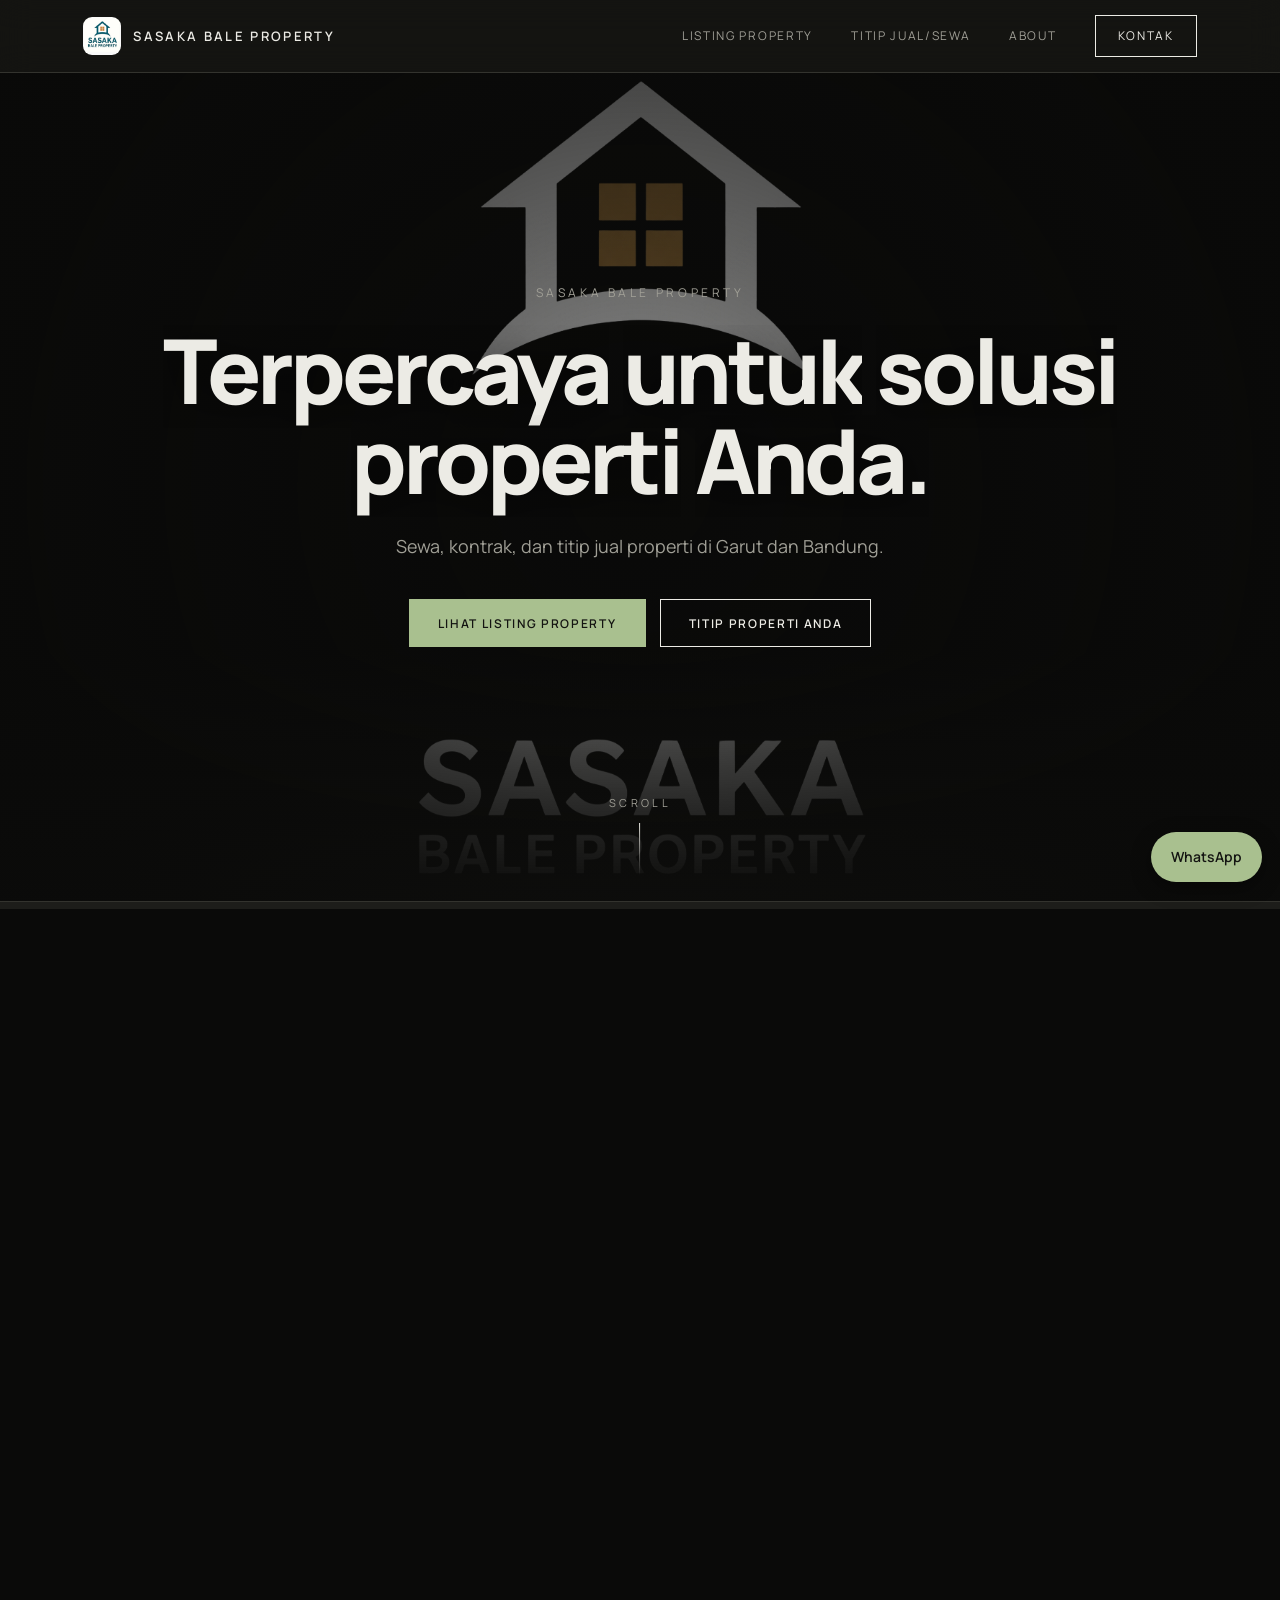
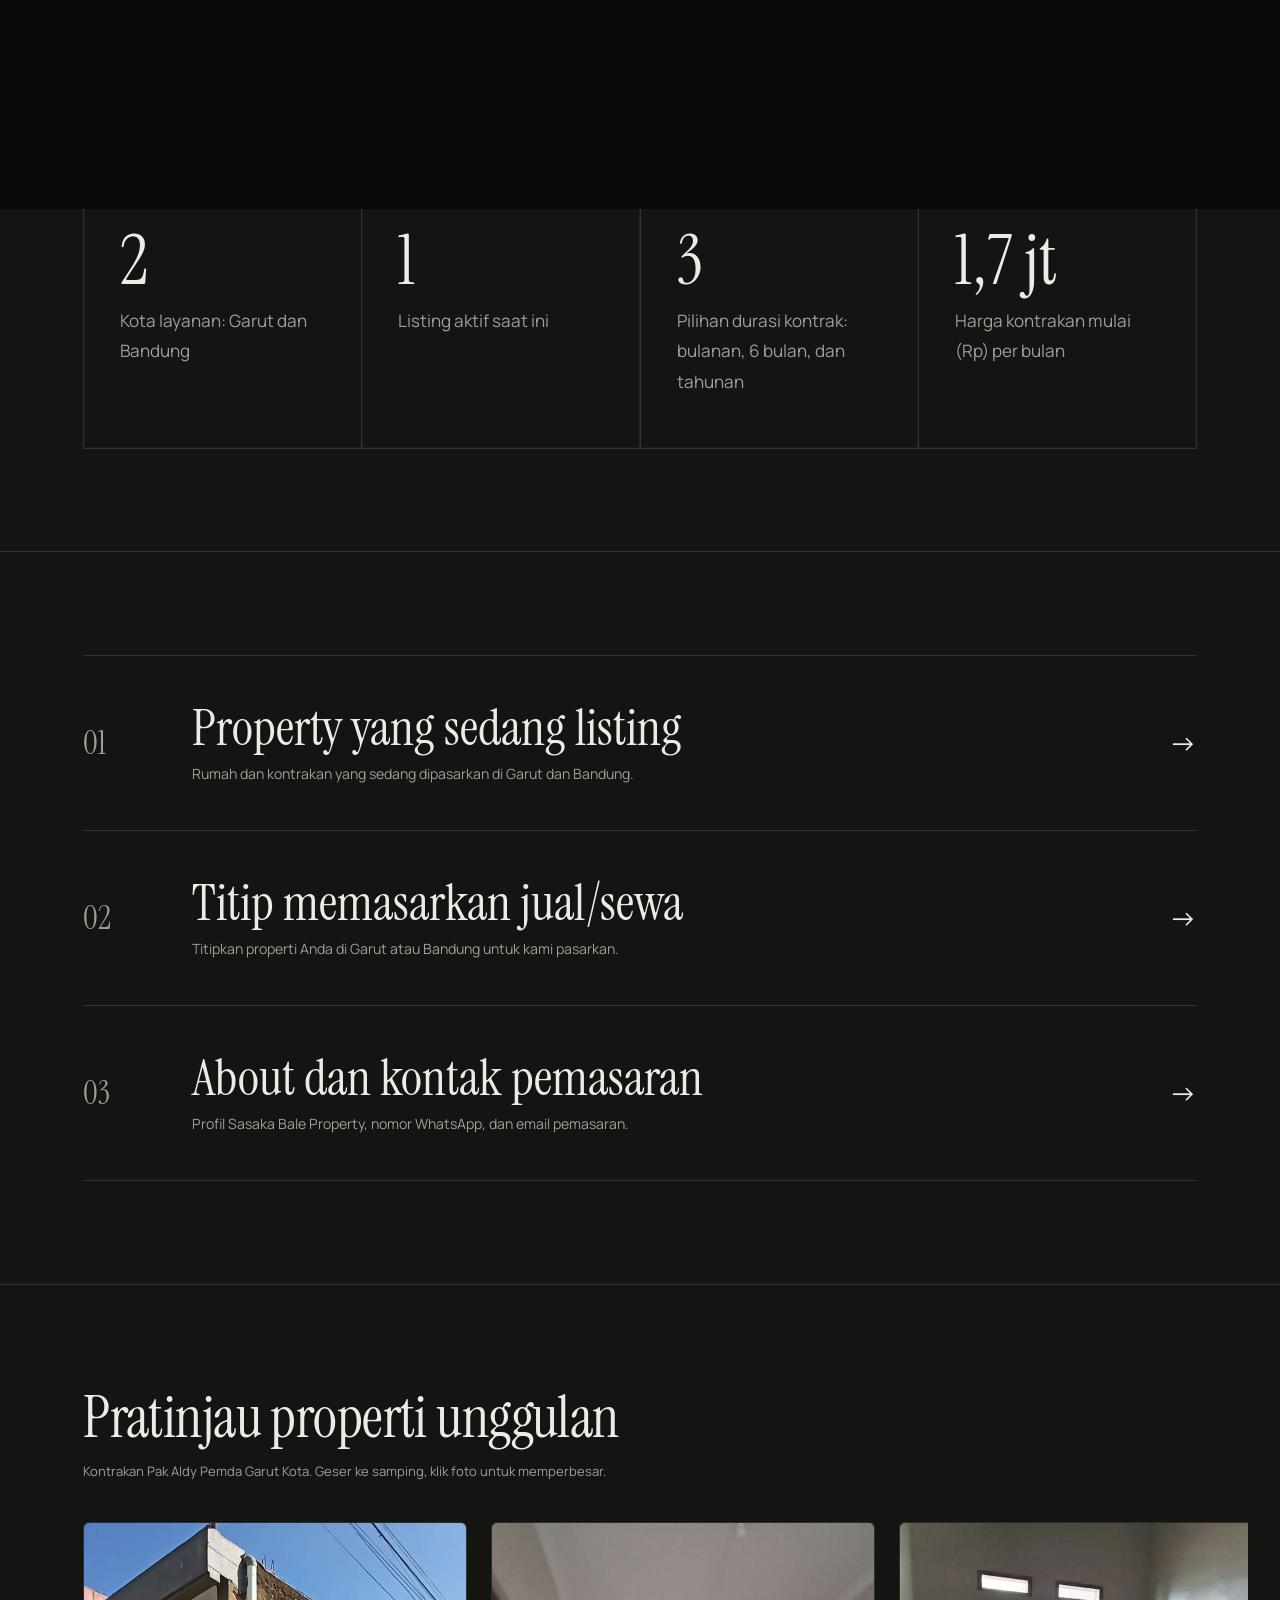
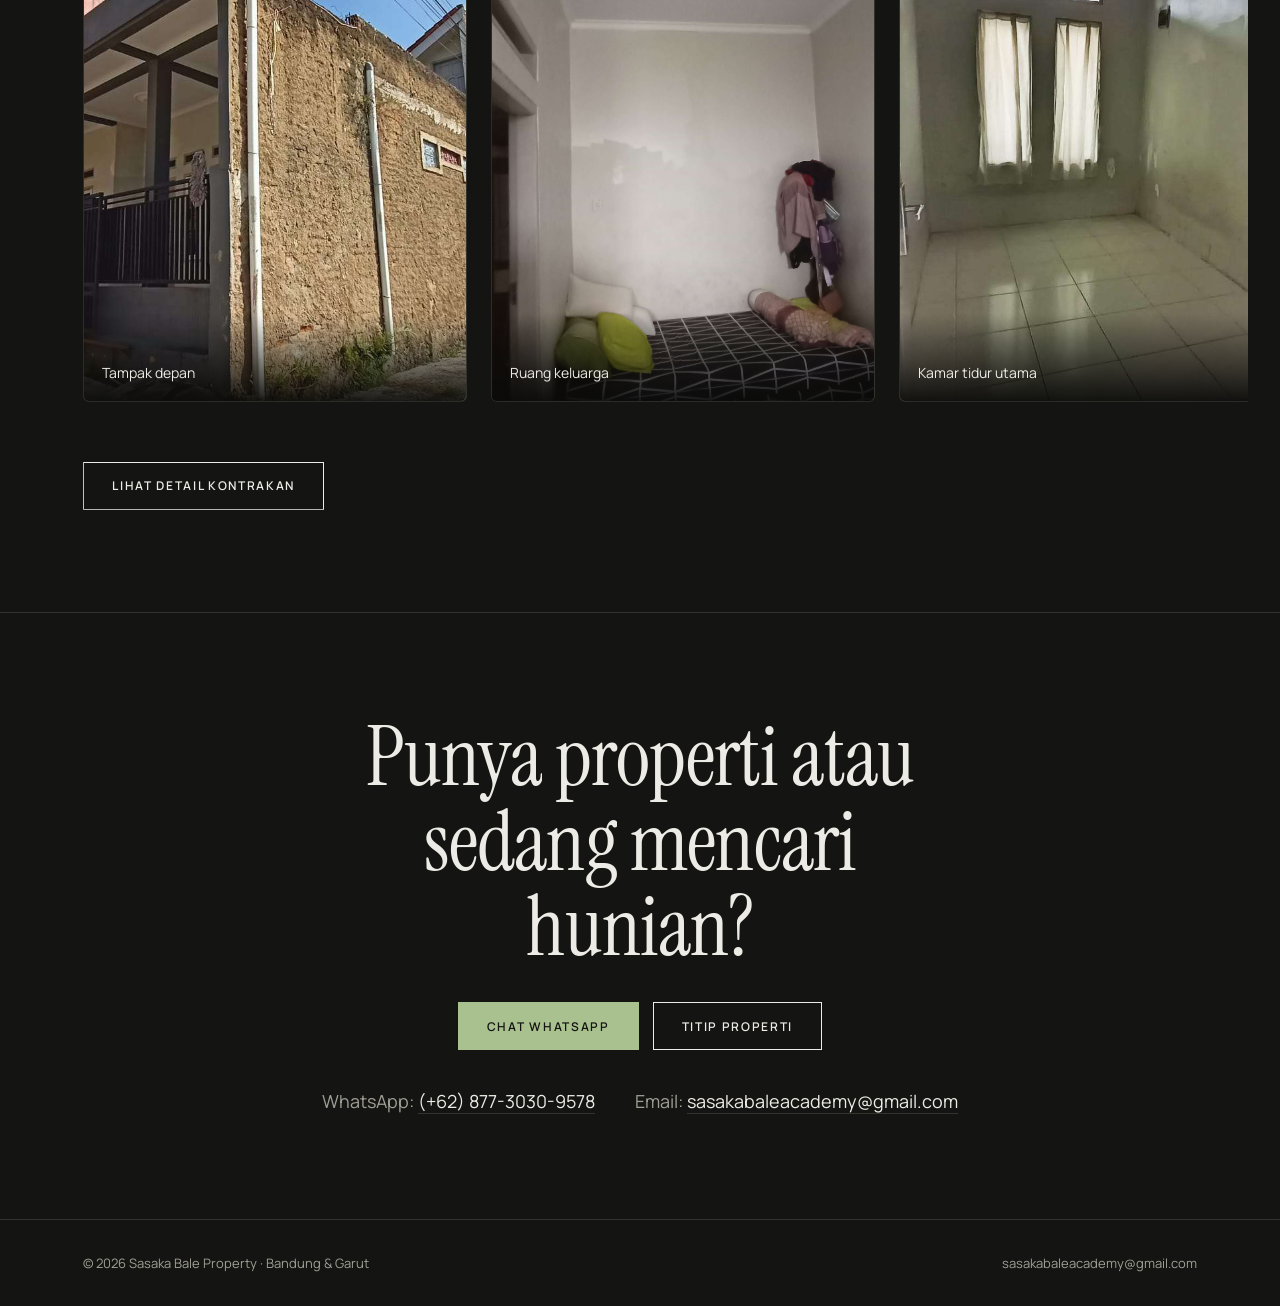
==== index.html @ 6779f357 "Add files via upload" ====
<!DOCTYPE html>
<html lang="id">
<head>
<meta charset="utf-8">
<meta name="viewport" content="width=device-width, initial-scale=1, viewport-fit=cover">
<title>Sasaka Bale Property | Properti di Garut dan Bandung</title>
<meta name="description" content="Sewa, kontrak, dan titip jual properti di Garut dan Bandung. Terpercaya untuk solusi properti Anda.">
<meta property="og:title" content="Sasaka Bale Property | Properti di Garut dan Bandung">
<meta property="og:description" content="Sewa, kontrak, dan titip jual properti di Garut dan Bandung. Terpercaya untuk solusi properti Anda.">
<meta property="og:image" content="Tampak%20Depan%20Kanan%20HOOK.jpg">
<meta property="og:type" content="website">
<link rel="icon" href="Logo%20Sasaka%20Bale%20Property.jpg">
<link rel="preconnect" href="https://fonts.googleapis.com">
<link rel="preconnect" href="https://fonts.gstatic.com" crossorigin>
<link href="https://fonts.googleapis.com/css2?family=Instrument+Serif&family=Manrope:wght@400;500;600;800&display=swap" rel="stylesheet">
<link rel="stylesheet" href="style.css">
<link rel="stylesheet" href="animasi.css">
</head>
<body>

<header>
  <div class="wrap">
    <nav aria-label="Navigasi utama">
      <a class="logo" href="index.html"><img src="Logo%20Sasaka%20Bale%20Property.jpg" alt="Logo Sasaka Bale Property" width="38" height="38"><span>Sasaka Bale Property</span></a>
      <button class="burger" id="burger" aria-label="Buka menu" aria-expanded="false">☰</button>
      <div class="menu" id="menu">
        <a href="listing.html">Listing Property</a>
        <a href="titip.html">Titip Jual/Sewa</a>
        <a href="about.html">About</a>
        <a class="outline" href="about.html#kontak">Kontak</a>
      </div>
    </nav>
  </div>
</header>

<main>
  <!-- 1. COVER: logo hitam sebagai background -->
  <section class="home-hero">
    <div class="hero-bg" aria-hidden="true"></div>
    <div class="hero-content">
      <p class="eyebrow" data-reveal style="--d:0ms">Sasaka Bale Property</p>
      <h1 data-split aria-label="Terpercaya untuk solusi properti Anda.">Terpercaya untuk solusi properti Anda.</h1>
      <p class="sub" data-reveal style="--d:700ms">Sewa, kontrak, dan titip jual properti di Garut dan Bandung.</p>
      <div class="actions" data-reveal style="--d:850ms">
        <a class="btn solid" href="listing.html">Lihat listing property</a>
        <a class="btn" href="titip.html">Titip properti Anda</a>
      </div>
    </div>
    <a class="scroll-cue" href="#cerita" aria-label="Gulir ke bawah"><span>Scroll</span><i></i></a>
  </section>

  <!-- 2. PITA BERGERAK -->
  <div class="marquee" aria-hidden="true">
    <div class="marquee-track"><span>Sewa</span><span>Kontrak</span><span>Titip Jual</span><span>Garut</span><span>Bandung</span></div>
  </div>

  <!-- 3. PERNYATAAN: menyala mengikuti scroll -->
  <section class="statement" id="cerita">
    <div class="wrap">
      <p data-scrub>Kami membantu Anda menemukan hunian yang tepat dan menitipkan properti dengan informasi yang jelas, harga yang terbuka, serta komunikasi langsung lewat WhatsApp.</p>
    </div>
  </section>

  <!-- 4. ANGKA -->
  <section>
    <div class="wrap">
      <div class="stats">
        <div class="stat" data-reveal><b data-count="2">0</b><span>Kota layanan: Garut dan Bandung</span></div>
        <div class="stat" data-reveal><b data-count="1">0</b><span>Listing aktif saat ini</span></div>
        <div class="stat" data-reveal><b data-count="3">0</b><span>Pilihan durasi kontrak: bulanan, 6 bulan, dan tahunan</span></div>
        <div class="stat" data-reveal><b data-count="1.7" data-dec="1" data-suf=" jt">0</b><span>Harga kontrakan mulai (Rp) per bulan</span></div>
      </div>
    </div>
  </section>

  <!-- 5. MENU UTAMA -->
  <section id="menu-utama">
    <div class="wrap">
      <a class="row" href="listing.html" data-reveal="left"><span class="n">01</span><span><b>Property yang sedang listing</b><span class="d">Rumah dan kontrakan yang sedang dipasarkan di Garut dan Bandung.</span></span><span class="ar">→</span></a>
      <a class="row" href="titip.html" data-reveal="left"><span class="n">02</span><span><b>Titip memasarkan jual/sewa</b><span class="d">Titipkan properti Anda di Garut atau Bandung untuk kami pasarkan.</span></span><span class="ar">→</span></a>
      <a class="row" href="about.html" data-reveal="left"><span class="n">03</span><span><b>About dan kontak pemasaran</b><span class="d">Profil Sasaka Bale Property, nomor WhatsApp, dan email pemasaran.</span></span><span class="ar">→</span></a>
    </div>
  </section>

  <!-- 6. PRATINJAU PROPERTI (geser / klik untuk memperbesar) -->
  <section>
    <div class="wrap">
      <h2>Pratinjau properti unggulan</h2>
      <p class="hint">Kontrakan Pak Aldy Pemda Garut Kota. Geser ke samping, klik foto untuk memperbesar.</p>
      <div class="rail">
        <figure class="shot" data-reveal="zoom" data-lightbox-src="Tampak%20Depan%20Kanan%20HOOK.jpg" data-caption="Tampak depan rumah"><img src="Tampak%20Depan%20Kanan%20HOOK.jpg" alt="Tampak depan rumah" loading="lazy"><figcaption class="cap">Tampak depan</figcaption></figure>
        <figure class="shot" data-reveal="zoom" data-lightbox-src="Ruang%20Keluarga%20%2Bbisa%20jadi%20kamar%20tambahan.jpg" data-caption="Ruang keluarga, bisa jadi kamar tambahan"><img src="Ruang%20Keluarga%20%2Bbisa%20jadi%20kamar%20tambahan.jpg" alt="Ruang keluarga" loading="lazy"><figcaption class="cap">Ruang keluarga</figcaption></figure>
        <figure class="shot" data-reveal="zoom" data-lightbox-src="Kamar%20Tidur.jpg" data-caption="Kamar tidur utama"><img src="Kamar%20Tidur.jpg" alt="Kamar tidur utama" loading="lazy"><figcaption class="cap">Kamar tidur utama</figcaption></figure>
        <figure class="shot" data-reveal="zoom" data-lightbox-src="Dapur%20Tangga%20wc.jpg" data-caption="Dapur dan tangga"><img src="Dapur%20Tangga%20wc.jpg" alt="Dapur dan tangga" loading="lazy"><figcaption class="cap">Dapur dan tangga</figcaption></figure>
        <figure class="shot" data-reveal="zoom" data-lightbox-src="Gudang%20Kecil%20dan%20tempat%20jemuran.jpg" data-caption="Gudang kecil dan tempat jemuran"><img src="Gudang%20Kecil%20dan%20tempat%20jemuran.jpg" alt="Gudang kecil dan tempat jemuran" loading="lazy"><figcaption class="cap">Gudang dan tempat jemuran</figcaption></figure>
        <figure class="shot" data-reveal="zoom" data-lightbox-src="pemandangan.jpg" data-caption="Pemandangan dari lantai 2"><img src="pemandangan.jpg" alt="Pemandangan dari lantai 2" loading="lazy"><figcaption class="cap">Pemandangan lantai 2</figcaption></figure>
      </div>
      <div class="actions"><a class="btn" href="kontrakan-pak-aldy.html">Lihat detail kontrakan</a></div>
    </div>
  </section>

  <!-- 7. AJAKAN -->
  <section class="cta">
    <div class="wrap">
      <h2 data-split>Punya properti atau sedang mencari hunian?</h2>
      <div class="actions" data-reveal>
        <a class="btn solid" href="https://wa.me/6287730309578?text=Halo%20Sasaka%20Bale%20Property" target="_blank" rel="noopener">Chat WhatsApp</a>
        <a class="btn" href="titip.html">Titip properti</a>
      </div>
      <div class="contactline" data-reveal>
        <span>WhatsApp: <a href="https://wa.me/6287730309578" target="_blank" rel="noopener">(+62) 877-3030-9578</a></span>
        <span>Email: <a href="mailto:sasakabaleacademy@gmail.com">sasakabaleacademy@gmail.com</a></span>
      </div>
    </div>
  </section>
</main>

<footer>
  <div class="wrap">
    <span>© 2026 Sasaka Bale Property · Bandung &amp; Garut</span>
    <a href="mailto:sasakabaleacademy@gmail.com">sasakabaleacademy@gmail.com</a>
  </div>
</footer>

<a class="wa-float" href="https://wa.me/6287730309578?text=Halo%20Sasaka%20Bale%20Property" target="_blank" rel="noopener" aria-label="Chat WhatsApp">WhatsApp</a>
<script src="animasi.js" defer></script>
</body>
</html>
---- style.css ----
/* ===== Sasaka Bale Property · gaya dasar (index, listing, titip, about) ===== */
:root{--bg:#141412;--surface:#1d1d1a;--line:#33332e;--text:#ecebe5;--muted:#a09f96;--accent:#a9c08f;
--serif:'Instrument Serif',Georgia,serif;--sans:'Manrope',system-ui,sans-serif;
--pad:clamp(16px,4vw,56px);--nav:72px;--ease:cubic-bezier(.16,1,.3,1)}
*{box-sizing:border-box;margin:0;padding:0}
html{scroll-behavior:smooth;-webkit-text-size-adjust:100%;scroll-padding-top:var(--nav)}
body{background:var(--bg);color:var(--text);font:400 clamp(15px,.8vw + 11px,18px)/1.7 var(--sans);overflow-x:hidden;-webkit-font-smoothing:antialiased}
a{color:inherit;text-decoration:none}img{display:block;max-width:100%}
:focus-visible{outline:2px solid var(--accent);outline-offset:3px}
.wrap{width:100%;max-width:min(1600px,95vw);padding:0 var(--pad);margin:0 auto}
section{position:relative;padding:clamp(56px,8vw,120px) 0;border-top:1px solid var(--line)}

/* Header */
header{position:sticky;top:0;z-index:100;background:rgba(20,20,18,.85);-webkit-backdrop-filter:blur(16px);backdrop-filter:blur(16px);border-bottom:1px solid var(--line);transition:transform .45s var(--ease),background-color .4s}
nav{display:flex;align-items:center;justify-content:space-between;height:var(--nav)}
.logo{display:flex;align-items:center;gap:12px;font:600 13px var(--sans);letter-spacing:.18em;text-transform:uppercase;transition:opacity .3s}
.logo:hover{opacity:.85}.logo img{width:38px;height:38px;border-radius:9px}
.menu{display:flex;align-items:center;gap:clamp(20px,3vw,40px)}
.menu a{position:relative;padding:4px 0;font-size:12px;letter-spacing:.14em;text-transform:uppercase;color:var(--muted);transition:color .3s var(--ease)}
.menu a::after{content:"";position:absolute;left:0;bottom:0;width:100%;height:1.5px;background:var(--accent);transform:scaleX(0);transform-origin:left;transition:transform .4s var(--ease)}
.menu a:hover,.menu a.on{color:var(--text)}.menu a:hover::after,.menu a.on::after{transform:scaleX(1)}
.menu a.outline{border:1px solid var(--text);color:var(--text);padding:10px 22px;transition:background .35s var(--ease),color .35s var(--ease)}
.menu a.outline::after{display:none}.menu a.outline:hover{background:var(--text);color:var(--bg)}
.burger{display:none;background:none;border:0;color:var(--text);font-size:26px;cursor:pointer;min-width:46px;min-height:46px}
@media(max-width:860px){
 .burger{display:block}
 .menu{position:fixed;top:var(--nav);left:0;right:0;flex-direction:column;align-items:stretch;gap:0;background:var(--bg);border-bottom:1px solid var(--line);opacity:0;visibility:hidden;transform:translateY(-12px);transition:opacity .35s var(--ease),transform .35s var(--ease),visibility .35s}
 .menu.open{opacity:1;visibility:visible;transform:none}
 .menu a,.menu a.outline{padding:18px var(--pad);border:0;border-top:1px solid var(--line)}.menu a::after{display:none}}
@media(max-width:400px){.logo span{display:none}}

/* Tombol */
.btn{position:relative;z-index:0;overflow:hidden;display:inline-flex;align-items:center;justify-content:center;min-height:48px;padding:14px 28px;border:1px solid var(--text);background:none;color:var(--text);font:600 12px var(--sans);letter-spacing:.14em;text-transform:uppercase;text-align:center;cursor:pointer;transition:color .35s var(--ease),border-color .35s}
.btn::before{content:"";position:absolute;inset:0;z-index:-1;background:var(--text);transform:translateY(101%);transition:transform .45s var(--ease)}
.btn:hover::before{transform:none}.btn:hover{color:var(--bg)}
.btn.solid{background:var(--accent);border-color:var(--accent);color:#141412}.btn.solid:hover{border-color:var(--text)}
.actions{display:flex;flex-wrap:wrap;gap:14px;margin-top:32px}

/* Judul & teks */
h2{font:400 clamp(30px,4.5vw,60px)/1.06 var(--serif);letter-spacing:-.01em;margin-bottom:12px}
h3{font:600 15px var(--sans);color:var(--accent);margin-bottom:12px}
h1.t{font:400 clamp(40px,7vw,96px)/1 var(--serif);letter-spacing:-.02em}
.lead{color:var(--muted);max-width:54ch;margin-top:16px}
.eyebrow{font-size:12px;letter-spacing:.3em;text-transform:uppercase;color:var(--muted)}

/* ===== Beranda ===== */
.home-hero{min-height:calc(100svh - var(--nav));display:grid;place-items:center;text-align:center;padding:clamp(48px,6vw,96px) var(--pad) 120px;overflow:hidden;border:0;background:#0a0a09;isolation:isolate}
.hero-bg{position:absolute;inset:-5%;z-index:-2;will-change:transform}
.hero-bg::before{content:"";position:absolute;inset:0;background:url("LOGO%20HITAM%20BACKGROUND%20FIRST%20PAGE.png") center/contain no-repeat}
.home-hero::after{content:"";position:absolute;inset:0;z-index:-1;background:radial-gradient(circle at center,rgba(10,10,9,.45) 0%,rgba(10,10,9,.93) 85%),linear-gradient(to bottom,transparent 70%,var(--bg))}
.hero-content{max-width:1100px;margin:0 auto;will-change:transform}
.home-hero h1{font:800 clamp(36px,7vw,110px)/1 var(--sans);letter-spacing:-.045em;margin:22px auto 0;max-width:18ch;text-shadow:0 4px 40px rgba(0,0,0,.6)}
.home-hero .sub{margin:26px auto 0;max-width:52ch;color:var(--muted);font-size:clamp(16px,1.4vw,22px)}
.home-hero .actions{justify-content:center;margin-top:38px}
.scroll-cue{position:absolute;bottom:26px;left:50%;transform:translateX(-50%);display:grid;justify-items:center;gap:10px;font-size:11px;letter-spacing:.3em;text-transform:uppercase;color:var(--muted)}
.scroll-cue i{display:block;width:1px;height:52px;background:linear-gradient(var(--text),transparent);transform-origin:top}
.marquee{overflow:hidden;border-block:1px solid var(--line);background:var(--surface);padding:clamp(16px,2.5vw,28px) 0}
.marquee-track{display:flex;width:max-content}
.marquee span{display:flex;align-items:center;gap:clamp(20px,3vw,44px);padding-right:clamp(20px,3vw,44px);font:400 clamp(30px,5.5vw,72px)/1 var(--serif);white-space:nowrap}
.marquee span::after{content:"✦";font-size:.4em;color:var(--accent)}
.statement p{font:400 clamp(28px,4.8vw,72px)/1.18 var(--serif);max-width:26ch;letter-spacing:-.01em}
.statement .w{opacity:.16;transition:opacity .4s var(--ease)}.statement .w.on{opacity:1}
.stats{display:grid;grid-template-columns:repeat(auto-fit,minmax(min(100%,230px),1fr));gap:1px;background:var(--line);border:1px solid var(--line)}
.stat{background:var(--bg);padding:clamp(28px,4vw,56px) clamp(20px,3vw,36px)}
.stat b{display:block;font:400 clamp(44px,5.4vw,88px)/1 var(--serif);margin-bottom:10px;white-space:nowrap}
.stat span{color:var(--muted);font-size:.95em}
.row{display:grid;grid-template-columns:clamp(40px,6vw,80px) 1fr auto;gap:clamp(16px,3vw,32px);align-items:center;padding:clamp(24px,3.5vw,44px) 0;border-top:1px solid var(--line);transition:padding .45s var(--ease),background .35s,border-color .35s}
.row:last-of-type{border-bottom:1px solid var(--line)}
.row .n{font:400 clamp(20px,2.5vw,32px) var(--serif);color:var(--muted);transition:color .3s}
.row b{display:block;font:400 clamp(26px,4vw,56px)/1.1 var(--serif);transition:color .35s,transform .45s var(--ease)}
.row .d{display:block;margin-top:6px;color:var(--muted);font-size:clamp(14px,1.1vw,17px)}
.row .ar{font-size:28px;transition:transform .45s var(--ease),color .35s}
.row:hover{padding-inline:clamp(12px,2vw,24px);background:var(--surface);border-color:var(--accent)}
.row:hover b{color:var(--accent);transform:translateX(8px)}.row:hover .n{color:var(--text)}.row:hover .ar{color:var(--accent);transform:translateX(10px)}
.rail{display:flex;gap:clamp(14px,2vw,24px);overflow-x:auto;scroll-snap-type:x mandatory;margin:32px calc(var(--pad)*-1) 0;padding:8px var(--pad) 28px;scrollbar-width:none;scroll-padding-inline:var(--pad);cursor:grab}
.rail::-webkit-scrollbar{display:none}.rail.drag{cursor:grabbing;scroll-snap-type:none}
.shot{flex:0 0 clamp(260px,30vw,440px);scroll-snap-align:start;position:relative;overflow:hidden;border:1px solid var(--line);border-radius:6px;background:var(--surface);cursor:zoom-in}
.shot img{width:100%;aspect-ratio:4/5;object-fit:cover;pointer-events:none;transition:transform .9s var(--ease)}
.shot:hover img{transform:scale(1.07)}
.shot .cap{position:absolute;inset:auto 0 0;padding:48px 18px 16px;background:linear-gradient(to top,rgba(10,10,9,.92),transparent);font-size:14px}
.hint{color:var(--muted);font-size:13px;margin-top:6px}
.cta{text-align:center}
.cta h2{font:400 clamp(36px,6.5vw,96px)/1.02 var(--serif);max-width:16ch;margin:0 auto}
.cta .actions{justify-content:center}
.contactline{display:flex;flex-wrap:wrap;justify-content:center;gap:12px 40px;margin-top:36px;color:var(--muted)}
.contactline a{color:var(--text);border-bottom:1px solid var(--line);transition:color .3s,border-color .3s}.contactline a:hover{color:var(--accent);border-color:var(--accent)}

/* ===== Halaman dalam (listing, titip, about) ===== */
.page-head{padding:clamp(56px,9vw,110px) 0 clamp(24px,4vw,48px);border:0}
.chips{display:flex;flex-wrap:wrap;gap:12px;margin-top:28px}
.chips a{border:1px solid var(--line);padding:8px 18px;font-size:12px;letter-spacing:.12em;text-transform:uppercase;color:var(--muted);transition:color .3s,border-color .3s,background .3s}
.chips a:hover{color:var(--bg);background:var(--text);border-color:var(--text)}
.cards{display:grid;grid-template-columns:repeat(auto-fill,minmax(min(100%,340px),1fr));gap:28px;margin-top:32px}
.cards:empty{display:none}
.card{display:block;overflow:hidden;border:1px solid var(--line);border-radius:4px;background:var(--surface)}
.card img{width:100%;aspect-ratio:4/3;object-fit:cover;transition:transform .9s var(--ease)}.card:hover img{transform:scale(1.06)}
.card>div{padding:22px 24px 26px}
.card .tag{font-size:12px;letter-spacing:.1em;text-transform:uppercase;color:var(--accent)}
.card h3{font:400 28px/1.15 var(--serif);color:var(--text);margin:8px 0}
.card p{color:var(--muted);font-size:.92em}.card .pr{margin-top:14px;font-weight:600;color:var(--text)}
.empty{max-width:640px;margin-top:32px;padding:36px;border:1px dashed var(--line);color:var(--muted)}
.empty a{color:var(--accent);border-bottom:1px solid var(--accent)}
.grid2{display:grid;grid-template-columns:repeat(auto-fit,minmax(min(100%,320px),1fr));gap:clamp(32px,5vw,72px);align-items:center}
.grid2 p{max-width:56ch;color:var(--muted)}.grid2 p+p{margin-top:16px}
.banner{width:100%;aspect-ratio:588/263;border-radius:4px;background:url("Banner%20Logo%20Sasaka%20Bale%20Property.png") 93% 49.9%/163.3% auto no-repeat}
.cols{display:grid;grid-template-columns:repeat(auto-fit,minmax(min(100%,230px),1fr));gap:36px;margin-top:40px}
.cols div{padding-top:16px;border-top:1px solid var(--line);color:var(--muted);font-size:.95em}.cols strong{display:block;margin-bottom:4px;color:var(--text)}
.kontak-list{max-width:640px;margin-top:28px;list-style:none}
.kontak-list li{display:flex;flex-wrap:wrap;justify-content:space-between;gap:20px;padding:16px 0;border-top:1px solid var(--line)}
.kontak-list li:last-child{border-bottom:1px solid var(--line)}.kontak-list span{color:var(--muted)}
form.f{display:grid;grid-template-columns:repeat(auto-fit,minmax(min(100%,260px),1fr));gap:18px;max-width:820px;margin-top:36px}
form.f label{display:grid;gap:6px;font-size:13px;color:var(--muted)}form.f .full{grid-column:1/-1}
form.f input,form.f select,form.f textarea{width:100%;padding:13px 14px;border:1px solid var(--line);border-radius:3px;background:var(--surface);color:var(--text);font:inherit;transition:border-color .3s,box-shadow .3s}
form.f input:focus,form.f select:focus,form.f textarea:focus{outline:0;border-color:var(--accent);box-shadow:0 0 0 3px rgba(169,192,143,.18)}
form.f textarea{min-height:110px;resize:vertical}
.note{margin-top:14px;font-size:13px;color:var(--muted)}

/* Footer & WhatsApp */
footer{padding:32px 0;border-top:1px solid var(--line);font-size:13px;color:var(--muted)}
footer .wrap{display:flex;flex-wrap:wrap;justify-content:space-between;gap:12px}
.wa-float{position:fixed;right:max(18px,env(safe-area-inset-right,0px));bottom:max(18px,env(safe-area-inset-bottom,0px));z-index:90;padding:13px 20px;border-radius:999px;background:var(--accent);color:#141412;font-weight:600;font-size:14px;box-shadow:0 6px 20px rgba(0,0,0,.4);transition:transform .35s var(--ease),box-shadow .35s}
.wa-float:hover{transform:translateY(-4px) scale(1.05)}
---- animasi.css ----
/* ===== Sasaka Bale Property · animasi (dipakai semua halaman) ===== */
body{animation:pagein .7s var(--ease) backwards}
@keyframes pagein{from{opacity:0}}
@keyframes marquee{to{transform:translateX(-50%)}}
@keyframes cue{0%{transform:scaleY(0);opacity:1}60%{transform:scaleY(1);opacity:1}100%{transform:scaleY(1);opacity:0}}
@keyframes pop{from{opacity:0;transform:scale(.7)}}
@keyframes fill{to{transform:scaleX(1)}}
@keyframes ring{0%{box-shadow:0 0 0 0 rgba(169,192,143,.5)}100%{box-shadow:0 0 0 18px rgba(169,192,143,0)}}
@keyframes menuItem{from{opacity:0;transform:translateY(10px)}}
@keyframes rise{from{opacity:0;transform:translateY(28px)}}

/* Reveal saat scroll (aktif hanya jika animasi.js termuat) */
.js [data-reveal]{opacity:0;transform:translateY(44px);transition:opacity .95s var(--ease),transform .95s var(--ease);transition-delay:var(--d,0ms)}
.js [data-reveal=left]{transform:translateX(-70px)}.js [data-reveal=right]{transform:translateX(70px)}
.js [data-reveal=zoom]{transform:scale(.9)}
.js [data-reveal=mask]{opacity:1;transform:none;clip-path:inset(0 0 100% 0);transition:clip-path 1.3s var(--ease);transition-delay:var(--d,0ms)}
.js [data-reveal].is-in{opacity:1;transform:none;clip-path:inset(0)}
/* Teks muncul per kata */
.js .split .wd{display:inline-block;overflow:hidden;vertical-align:top;padding-bottom:.14em;margin-bottom:-.14em}
.js .split .wd>i{display:inline-block;font-style:normal;transform:translateY(115%) rotate(5deg);transform-origin:left bottom;transition:transform 1.1s var(--ease);transition-delay:calc(var(--i)*65ms + var(--sd,0ms))}
.js .split.is-in .wd>i{transform:none}

/* Beranda */
.marquee-track{animation:marquee 38s linear infinite}.marquee:hover .marquee-track{animation-play-state:paused}
.scroll-cue i{animation:cue 2.2s var(--ease) infinite}
.loader{position:fixed;inset:0;z-index:10000;display:grid;place-content:center;justify-items:center;gap:24px;background:#0a0a09;transition:transform .95s var(--ease)}
.loader.done{transform:translateY(-100%)}
.loader img{width:96px;border-radius:22px;animation:pop 1s var(--ease)}
.loader span{position:relative;width:150px;height:2px;overflow:hidden;background:var(--line)}
.loader span::after{content:"";position:absolute;inset:0;background:var(--accent);transform:scaleX(0);transform-origin:left;animation:fill 1.2s var(--ease) forwards}
.curtain{position:fixed;inset:0;z-index:9999;display:grid;place-items:center;background:#0a0a09;transform:translateY(101%);pointer-events:none;transition:transform .65s var(--ease)}
.curtain img{width:72px;border-radius:16px;opacity:0;transition:opacity .4s .25s}
.curtain.in{transform:none;pointer-events:auto}.curtain.in img{opacity:1}

/* Header pintar & progress scroll */
header.scrolled{background:rgba(20,20,18,.96);box-shadow:0 10px 30px rgba(0,0,0,.35)}
header.hide-nav{transform:translateY(-101%)}
.progress{position:fixed;inset:0 0 auto;z-index:200;height:3px;background:var(--accent);transform:scaleX(0);transform-origin:left;pointer-events:none}
.menu.open a{animation:menuItem .5s var(--ease) backwards}
.menu.open a:nth-child(2){animation-delay:.05s}.menu.open a:nth-child(3){animation-delay:.1s}.menu.open a:nth-child(4){animation-delay:.15s}.menu.open a:nth-child(5){animation-delay:.2s}

/* Kursor, tilt, magnet */
.cursor{position:fixed;left:0;top:0;z-index:9998;width:34px;height:34px;margin:-17px 0 0 -17px;border:1px solid rgba(236,235,229,.7);border-radius:50%;pointer-events:none;opacity:0;mix-blend-mode:difference;transition:width .35s var(--ease),height .35s var(--ease),margin .35s var(--ease),background .3s,opacity .3s}
.cursor.show{opacity:1}.cursor.big{width:76px;height:76px;margin:-38px 0 0 -38px;background:rgba(236,235,229,.9)}
.card{transform:perspective(900px) rotateX(var(--rx,0deg)) rotateY(var(--ry,0deg)) translateY(var(--ty,0px));transition:transform .5s var(--ease),border-color .3s,box-shadow .4s}
.card:hover{--ty:-6px;border-color:var(--accent);box-shadow:0 22px 44px rgba(0,0,0,.45)}
.js .card[data-reveal]{transform:translateY(44px)}.js .card[data-reveal].is-in{transform:none}
.btn{transform:translate(var(--mx,0px),var(--my,0px))}
.btn:hover{transform:translate(var(--mx,0px),calc(var(--my,0px) - 3px))}
.wa-float{animation:ring 2.8s ease-out infinite}

/* Lightbox galeri (beranda) */
.lightbox{position:fixed;inset:0;z-index:1000;display:grid;place-items:center;padding:24px;background:rgba(10,10,8,.94);-webkit-backdrop-filter:blur(20px);backdrop-filter:blur(20px);opacity:0;visibility:hidden;transition:opacity .45s var(--ease),visibility .45s}
.lightbox.active{opacity:1;visibility:visible}
.lightbox figure{display:grid;justify-items:center;max-width:92vw;transform:scale(.92);transition:transform .6s var(--ease)}.lightbox.active figure{transform:none}
.lightbox img{max-width:100%;max-height:78vh;object-fit:contain;border-radius:4px;box-shadow:0 24px 60px rgba(0,0,0,.8)}
.lightbox img.swap{animation:pop .5s var(--ease)}
.lightbox figcaption{margin-top:16px;font-size:14px;text-align:center}
.lightbox button{position:absolute;display:grid;place-items:center;width:46px;height:46px;border:1px solid var(--line);border-radius:50%;background:rgba(255,255,255,.08);color:var(--text);font-size:22px;cursor:pointer;transition:background .3s,color .3s,transform .4s var(--ease)}
.lightbox button:hover{background:var(--accent);color:var(--bg)}
.lb-x{top:22px;right:24px}.lb-x:hover{transform:rotate(90deg)}.lb-nav{top:50%;margin-top:-23px}.prev{left:20px}.next{right:20px}

/* Halaman detail kontrakan */
.hero.wrap>*{animation:rise .9s var(--ease) backwards}
.hero.wrap>:nth-child(2){animation-delay:.1s}.hero.wrap>:nth-child(3){animation-delay:.2s}.hero.wrap>:nth-child(4){animation-delay:.3s}.hero.wrap>:nth-child(5){animation-delay:.4s}
.cover{overflow:hidden;border-radius:4px}
.cover img{transform:scale(1.14) translate3d(0,var(--py,0px),0);will-change:transform}
.gal figure{overflow:hidden;border-radius:4px}.gal img{transition:transform .9s var(--ease)}.gal figure:hover img{transform:scale(1.06)}
.flyer img{transition:transform .8s var(--ease)}.flyer img:hover{transform:scale(1.02)}
.price{transition:background .4s}.price:hover{background:var(--surface)}
.lb{display:flex;opacity:0;visibility:hidden;transition:opacity .4s var(--ease),visibility .4s}.lb.open{opacity:1;visibility:visible}
.lb img{transform:scale(.92);transition:transform .6s var(--ease)}.lb.open img{transform:none}

@media(prefers-reduced-motion:reduce){*,*::before,*::after{animation:none!important;transition:none!important}
.js [data-reveal],.js .split .wd>i{opacity:1!important;transform:none!important;clip-path:none!important}.cursor,.progress{display:none}}
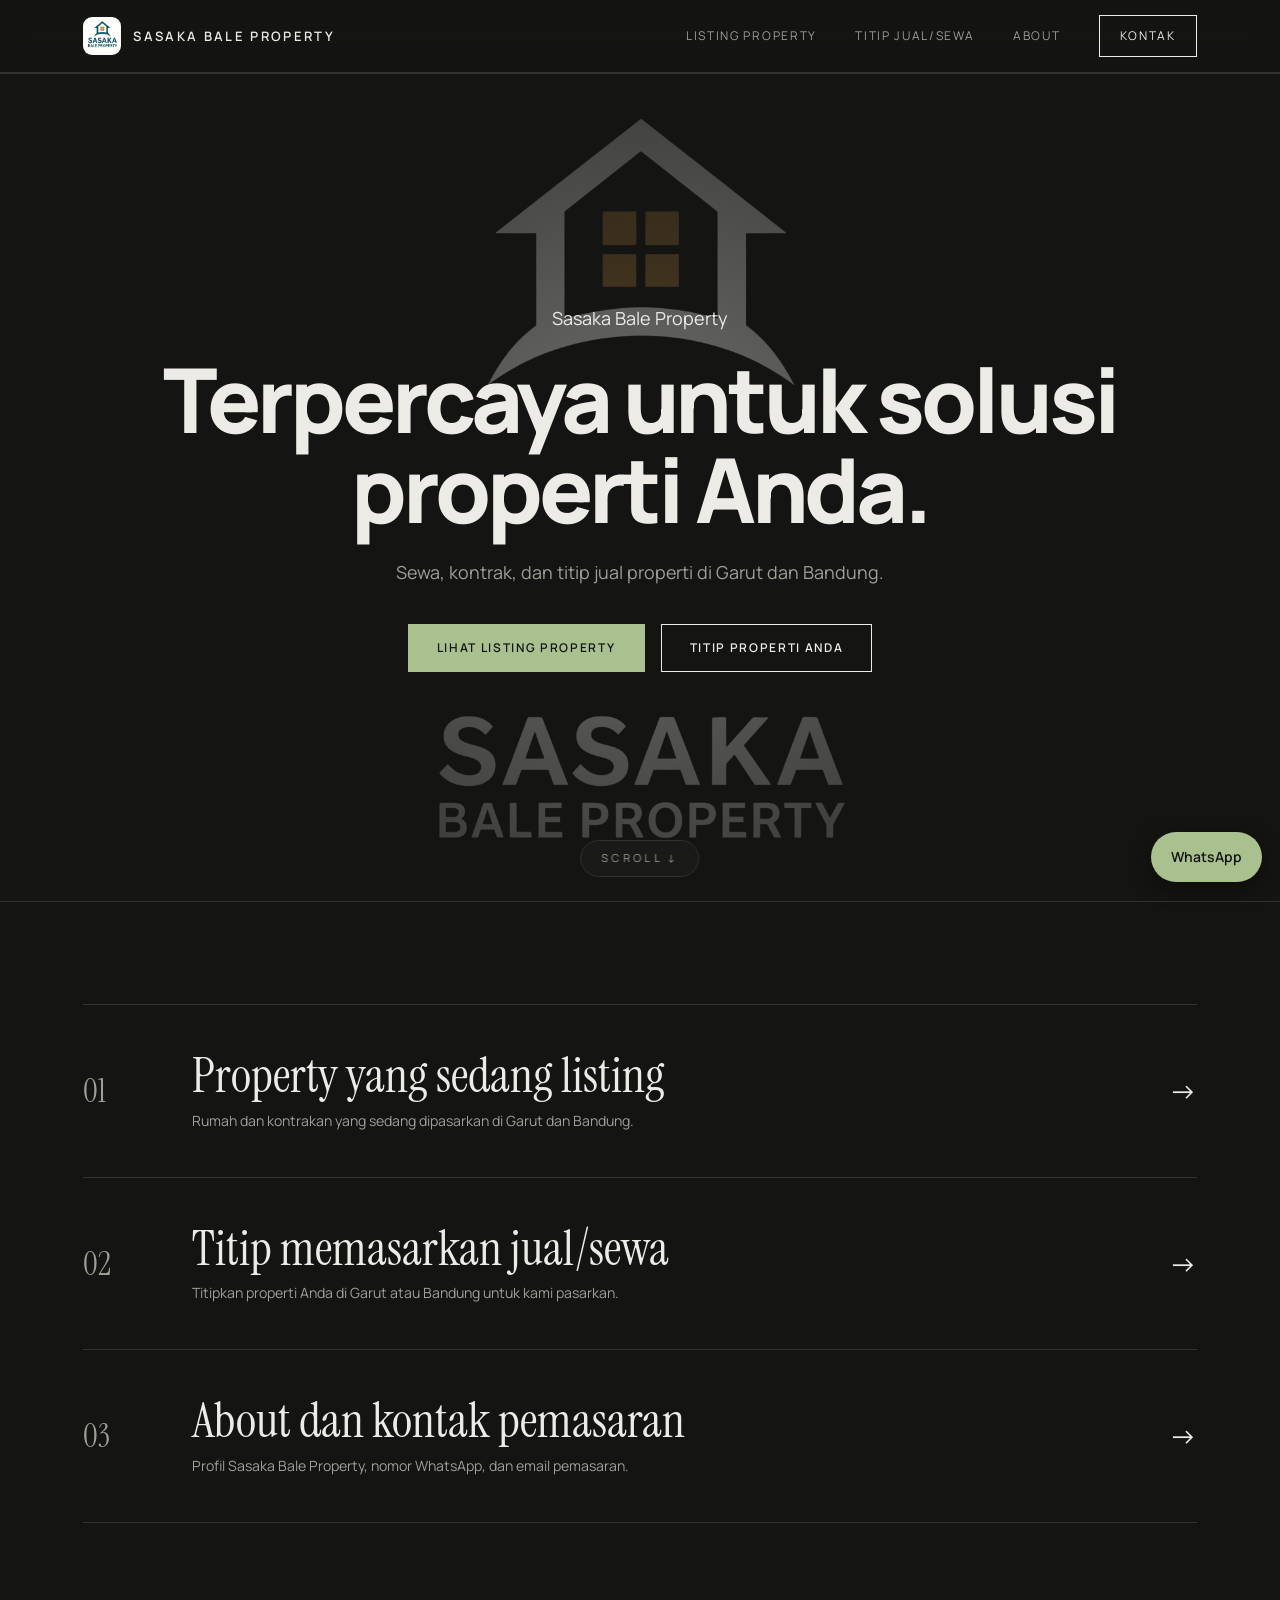
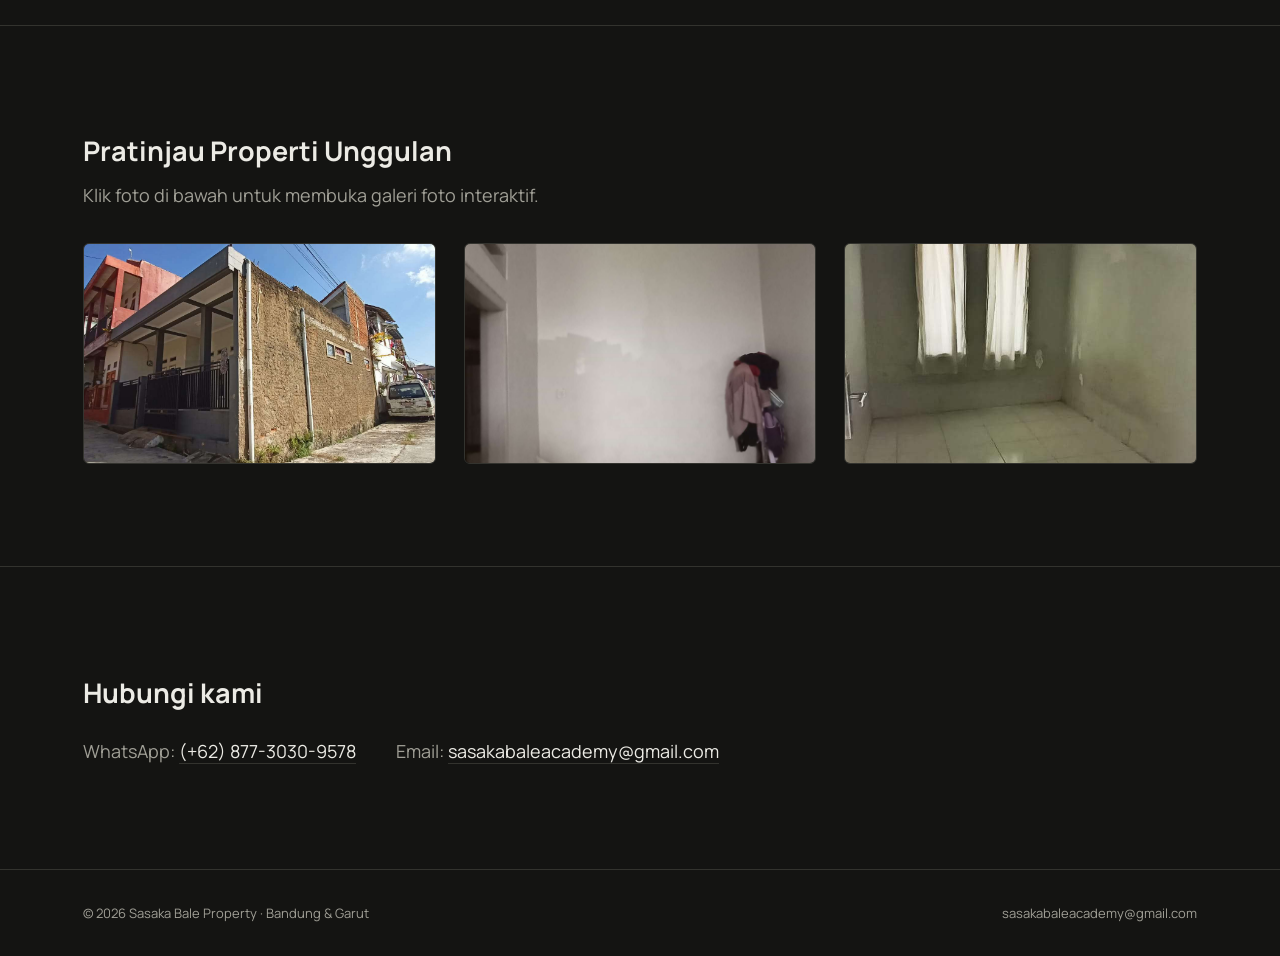
==== commit 44314c82: "Refactor index.html for layout and interactivity Updated HTML structure and styles for improved layo" ====
--- a/index.html
+++ b/index.html
@@ -10,104 +10,601 @@
 <meta property="og:image" content="Tampak%20Depan%20Kanan%20HOOK.jpg">
 <meta property="og:type" content="website">
 <link rel="icon" href="Logo%20Sasaka%20Bale%20Property.jpg">
+
 <link rel="preconnect" href="https://fonts.googleapis.com">
 <link rel="preconnect" href="https://fonts.gstatic.com" crossorigin>
 <link href="https://fonts.googleapis.com/css2?family=Instrument+Serif&family=Manrope:wght@400;500;600;800&display=swap" rel="stylesheet">
-<link rel="stylesheet" href="style.css">
-<link rel="stylesheet" href="animasi.css">
+
+<style>
+:root {
+  --bg: #141412;
+  --surface: #1d1d1a;
+  --line: #33332e;
+  --text: #ecebe5;
+  --muted: #a09f96;
+  --accent: #a9c08f;
+  --serif: 'Instrument Serif', Georgia, serif;
+  --sans: 'Manrope', system-ui, sans-serif;
+  --pad: clamp(16px, 4vw, 56px);
+  --ease: cubic-bezier(0.16, 1, 0.3, 1);
+  --ease-bounce: cubic-bezier(0.34, 1.56, 0.64, 1);
+}
+
+* { box-sizing: border-box; margin: 0; padding: 0; }
+html { scroll-behavior: smooth; -webkit-text-size-adjust: 100%; scroll-padding-top: 72px; }
+body {
+  background: var(--bg);
+  color: var(--text);
+  font: 400 clamp(15px, 0.8vw + 11px, 18px)/1.7 var(--sans);
+  overflow-x: hidden;
+  -webkit-font-smoothing: antialiased;
+}
+a { color: inherit; text-decoration: none; }
+img { display: block; max-width: 100%; }
+
+/* PERBAIKAN WRAPPER FULL-WIDTH RESPONSIF */
+.wrap { 
+  width: 100%;
+  max-width: min(1600px, 95vw); 
+  padding: 0 var(--pad); 
+  margin: 0 auto; 
+}
+
+/* Page Transition Overlay */
+.page-transition {
+  position: fixed;
+  inset: 0;
+  background: var(--bg);
+  z-index: 9999;
+  pointer-events: none;
+  opacity: 0;
+  transform: translateY(100%);
+  transition: transform 0.5s var(--ease), opacity 0.3s ease;
+}
+.page-transition.active {
+  pointer-events: auto;
+  opacity: 1;
+  transform: translateY(0%);
+}
+
+/* Smart Sticky Header Navigation */
+header {
+  position: sticky;
+  top: 0;
+  z-index: 100;
+  background: rgba(20, 20, 18, 0.85);
+  backdrop-filter: blur(16px);
+  -webkit-backdrop-filter: blur(16px);
+  border-bottom: 1px solid var(--line);
+  transition: transform 0.4s var(--ease), background-color 0.4s var(--ease);
+}
+header.hide-nav {
+  transform: translateY(-100%);
+}
+
+nav {
+  display: flex;
+  align-items: center;
+  justify-content: space-between;
+  height: 72px;
+}
+
+.logo {
+  display: flex;
+  align-items: center;
+  gap: 12px;
+  font: 600 13px var(--sans);
+  letter-spacing: .18em;
+  text-transform: uppercase;
+  transition: transform 0.3s var(--ease), opacity 0.3s var(--ease);
+}
+.logo:hover { transform: scale(1.03); opacity: 0.92; }
+.logo img { width: 38px; height: 38px; border-radius: 9px; }
+
+.menu { display: flex; align-items: center; gap: clamp(20px, 3vw, 40px); }
+.menu a {
+  position: relative;
+  font-size: 12px;
+  letter-spacing: .14em;
+  text-transform: uppercase;
+  color: var(--muted);
+  transition: color 0.3s var(--ease);
+  padding: 4px 0;
+}
+.menu a::after {
+  content: '';
+  position: absolute;
+  bottom: 0;
+  left: 0;
+  width: 0;
+  height: 1.5px;
+  background: var(--accent);
+  transition: width 0.35s var(--ease);
+}
+.menu a:hover::after, .menu a.on::after { width: 100%; }
+.menu a:hover, .menu a.on { color: var(--text); }
+
+.menu a.outline {
+  border: 1px solid var(--text);
+  color: var(--text);
+  padding: 10px 20px;
+  transition: all 0.35s var(--ease);
+}
+.menu a.outline::after { display: none; }
+.menu a.outline:hover {
+  background: var(--text);
+  color: var(--bg);
+  transform: translateY(-2px);
+  box-shadow: 0 8px 20px rgba(236, 235, 229, 0.15);
+}
+
+.burger {
+  display: none;
+  background: none;
+  border: 0;
+  color: var(--text);
+  font-size: 26px;
+  cursor: pointer;
+  min-width: 46px;
+  min-height: 46px;
+  transition: transform 0.3s var(--ease);
+}
+.burger:active { transform: scale(0.9); }
+
+@media (max-width: 860px) {
+  .burger { display: block; }
+  .menu {
+    position: fixed;
+    top: 72px;
+    left: 0;
+    right: 0;
+    background: var(--bg);
+    flex-direction: column;
+    align-items: stretch;
+    gap: 0;
+    border-bottom: 1px solid var(--line);
+    opacity: 0;
+    pointer-events: none;
+    transform: translateY(-12px);
+    transition: opacity 0.35s var(--ease), transform 0.35s var(--ease);
+  }
+  .menu.open {
+    opacity: 1;
+    pointer-events: auto;
+    transform: translateY(0);
+  }
+  .menu a, .menu a.outline {
+    padding: 18px var(--pad);
+    border: 0;
+    border-top: 1px solid var(--line);
+  }
+}
+
+/* HERO / FIRST PAGE RESPONSIF FULL LAYAR */
+.hero {
+  position: relative;
+  min-height: calc(100vh - 72px);
+  display: flex;
+  flex-direction: column;
+  justify-content: center;
+  align-items: center;
+  text-align: center;
+  padding: clamp(48px, 6vw, 96px) var(--pad);
+  overflow: hidden;
+  cursor: grab;
+  user-select: none;
+  -webkit-user-select: none;
+  background-image: 
+    radial-gradient(circle at center, rgba(20, 20, 18, 0.6) 0%, rgba(20, 20, 18, 0.95) 85%),
+    url("LOGO%20HITAM%20BACKGROUND%20FIRST%20PAGE.png");
+  background-repeat: no-repeat;
+  background-position: center center;
+  background-size: cover, contain;
+}
+.hero:active { cursor: grabbing; }
+
+.hero-content {
+  position: relative;
+  z-index: 2;
+  width: 100%;
+  max-width: 1100px;
+  pointer-events: auto;
+  margin: 0 auto;
+}
+
+.hero h1 {
+  font: 800 clamp(36px, 7vw, 110px)/1 var(--sans);
+  letter-spacing: -.045em;
+  margin: 20px auto 0;
+  max-width: 18ch;
+}
+
+.hero p.sub {
+  margin: 24px auto 0;
+  max-width: 52ch;
+  color: var(--muted);
+  font-size: clamp(16px, 1.4vw, 22px);
+}
+
+.hero .actions {
+  display: flex;
+  justify-content: center;
+  gap: 16px;
+  margin-top: 36px;
+  flex-wrap: wrap;
+}
+
+.btn {
+  display: inline-flex;
+  align-items: center;
+  justify-content: center;
+  min-height: 48px;
+  padding: 14px 28px;
+  border: 1px solid var(--text);
+  font: 600 12px var(--sans);
+  letter-spacing: .14em;
+  text-transform: uppercase;
+  text-align: center;
+  cursor: pointer;
+  background: none;
+  color: var(--text);
+  position: relative;
+  overflow: hidden;
+  z-index: 1;
+  transition: all 0.35s var(--ease);
+}
+.btn::before {
+  content: '';
+  position: absolute;
+  inset: 0;
+  background: var(--text);
+  z-index: -1;
+  transform: translateY(100%);
+  transition: transform 0.35s var(--ease);
+}
+.btn:hover::before { transform: translateY(0); }
+.btn:hover {
+  color: var(--bg);
+  transform: translateY(-3px);
+  box-shadow: 0 10px 24px rgba(0,0,0,0.4);
+}
+.btn.solid {
+  background: var(--accent);
+  border-color: var(--accent);
+  color: #141412;
+}
+.btn.solid::before { background: var(--text); }
+.btn.solid:hover { border-color: var(--text); color: var(--bg); }
+
+/* Scroll Button */
+.scroll-btn {
+  position: absolute;
+  bottom: 24px;
+  left: 50%;
+  transform: translateX(-50%);
+  font-size: 11px;
+  letter-spacing: .3em;
+  text-transform: uppercase;
+  color: var(--muted);
+  z-index: 5;
+  background: rgba(29, 29, 26, 0.7);
+  padding: 8px 20px;
+  border-radius: 20px;
+  border: 1px solid var(--line);
+  cursor: pointer;
+  backdrop-filter: blur(8px);
+  transition: all 0.3s var(--ease);
+  animation: bounce 2.2s infinite var(--ease);
+}
+.scroll-btn:hover {
+  color: var(--text);
+  border-color: var(--accent);
+  background: var(--surface);
+}
+
+@keyframes bounce {
+  0%, 100% { transform: translate(-50%, 0); }
+  50% { transform: translate(-50%, 8px); }
+}
+
+/* SECTIONS & LIST ROWS */
+section {
+  padding: clamp(48px, 8vw, 110px) 0;
+  border-top: 1px solid var(--line);
+  background: var(--bg);
+  position: relative;
+  z-index: 10;
+}
+
+.row {
+  display: grid;
+  grid-template-columns: clamp(40px, 6vw, 80px) 1fr auto;
+  gap: clamp(16px, 3vw, 32px);
+  align-items: center;
+  padding: clamp(24px, 3.5vw, 44px) 0;
+  border-top: 1px solid var(--line);
+  transition: all 0.35s var(--ease);
+}
+.row:last-of-type { border-bottom: 1px solid var(--line); }
+
+.row .n {
+  font: 400 clamp(20px, 2.5vw, 32px) var(--serif);
+  color: var(--muted);
+  transition: color 0.3s var(--ease);
+}
+.row b {
+  display: block;
+  font: 400 clamp(24px, 3.8vw, 52px)/1.1 var(--serif);
+  transition: color 0.35s var(--ease), transform 0.35s var(--ease);
+}
+.row span.d {
+  color: var(--muted);
+  display: block;
+  margin-top: 6px;
+  font-size: clamp(14px, 1.1vw, 17px);
+}
+.row .ar {
+  font-size: 28px;
+  transition: transform 0.35s var(--ease), color 0.35s var(--ease);
+}
+
+.row:hover {
+  padding-left: clamp(12px, 2vw, 24px);
+  padding-right: clamp(12px, 2vw, 24px);
+  background: var(--surface);
+  border-color: var(--accent);
+}
+.row:hover b { color: var(--accent); transform: translateX(8px); }
+.row:hover .n { color: var(--text); }
+.row:hover .ar { transform: translateX(10px); color: var(--accent); }
+
+/* GALERI PREVIEW GRID AUTO-FIT */
+.gal-preview {
+  display: grid;
+  grid-template-columns: repeat(auto-fit, minmax(min(100%, 320px), 1fr));
+  gap: clamp(16px, 2.5vw, 28px);
+  margin-top: 32px;
+}
+.gal-preview-item {
+  position: relative;
+  border-radius: 6px;
+  overflow: hidden;
+  cursor: zoom-in;
+  background: var(--surface);
+  border: 1px solid var(--line);
+  transition: transform 0.4s var(--ease), border-color 0.4s var(--ease);
+}
+.gal-preview-item img {
+  width: 100%;
+  aspect-ratio: 16/10;
+  object-fit: cover;
+  transition: transform 0.6s var(--ease);
+}
+.gal-preview-item:hover {
+  transform: translateY(-6px);
+  border-color: var(--accent);
+}
+.gal-preview-item:hover img { transform: scale(1.05); }
+.gal-preview-item .cap {
+  position: absolute;
+  inset: auto 0 0 0;
+  padding: 16px;
+  background: linear-gradient(to top, rgba(20,20,18,0.95), transparent);
+  font-size: 13px;
+  color: var(--text);
+  opacity: 0;
+  transform: translateY(10px);
+  transition: opacity 0.35s var(--ease), transform 0.35s var(--ease);
+}
+.gal-preview-item:hover .cap { opacity: 1; transform: translateY(0); }
+
+/* Lightbox Modal */
+.lightbox {
+  position: fixed;
+  inset: 0;
+  z-index: 1000;
+  background: rgba(10, 10, 8, 0.94);
+  backdrop-filter: blur(20px);
+  display: flex;
+  align-items: center;
+  justify-content: center;
+  opacity: 0;
+  pointer-events: none;
+  transition: opacity 0.4s var(--ease);
+  padding: 24px;
+}
+.lightbox.active { opacity: 1; pointer-events: auto; }
+.lightbox-img-wrapper {
+  position: relative;
+  max-width: 92vw;
+  max-height: 88vh;
+  display: flex;
+  flex-direction: column;
+  align-items: center;
+  transform: scale(0.92);
+  transition: transform 0.4s var(--ease-bounce);
+}
+.lightbox.active .lightbox-img-wrapper { transform: scale(1); }
+.lightbox img {
+  max-width: 100%;
+  max-height: 78vh;
+  object-fit: contain;
+  border-radius: 4px;
+  box-shadow: 0 20px 50px rgba(0,0,0,0.8);
+}
+.lightbox-caption { margin-top: 16px; color: var(--text); font-size: 14px; text-align: center; }
+.lightbox-close {
+  position: absolute;
+  top: 24px;
+  right: 28px;
+  background: rgba(255,255,255,0.1);
+  border: 1px solid var(--line);
+  color: var(--text);
+  width: 44px;
+  height: 44px;
+  border-radius: 50%;
+  font-size: 20px;
+  cursor: pointer;
+  display: flex;
+  align-items: center;
+  justify-content: center;
+  transition: all 0.3s var(--ease);
+}
+.lightbox-close:hover { background: var(--accent); color: var(--bg); transform: rotate(90deg); }
+
+.contactline {
+  display: flex;
+  flex-wrap: wrap;
+  gap: 12px 40px;
+  color: var(--muted);
+}
+.contactline a {
+  color: var(--text);
+  border-bottom: 1px solid var(--line);
+  transition: border-color 0.3s var(--ease), color 0.3s var(--ease);
+}
+.contactline a:hover { color: var(--accent); border-color: var(--accent); }
+
+footer {
+  border-top: 1px solid var(--line);
+  padding: 32px 0;
+  font-size: 13px;
+  color: var(--muted);
+  background: var(--bg);
+}
+footer .wrap { display: flex; justify-content: space-between; flex-wrap: wrap; gap: 12px; }
+
+.wa-float {
+  position: fixed;
+  right: max(18px, env(safe-area-inset-right, 0px));
+  bottom: max(18px, env(safe-area-inset-bottom, 0px));
+  z-index: 90;
+  background: var(--accent);
+  color: #141412;
+  font-weight: 600;
+  font-size: 14px;
+  padding: 13px 20px;
+  border-radius: 999px;
+  box-shadow: 0 6px 20px rgba(0,0,0,0.4);
+  transition: transform 0.35s var(--ease), box-shadow 0.35s var(--ease);
+}
+.wa-float:hover {
+  transform: translateY(-4px) scale(1.05);
+  box-shadow: 0 10px 25px rgba(169, 192, 143, 0.4);
+}
+
+/* SCROLL REVEAL ANIMATION */
+.reveal {
+  opacity: 0;
+  transform: translateY(40px);
+  transition: opacity 0.85s var(--ease), transform 0.85s var(--ease);
+}
+.reveal.active {
+  opacity: 1;
+  transform: translateY(0);
+}
+
+.reveal-delay-1 { transition-delay: 0.15s; }
+.reveal-delay-2 { transition-delay: 0.3s; }
+.reveal-delay-3 { transition-delay: 0.45s; }
+</style>
 </head>
 <body>
 
-<header>
+<!-- PAGE TRANSITION OVERLAY -->
+<div class="page-transition" id="pageTransition"></div>
+
+<!-- STICKY HEADER NAV -->
+<header id="header">
   <div class="wrap">
     <nav aria-label="Navigasi utama">
-      <a class="logo" href="index.html"><img src="Logo%20Sasaka%20Bale%20Property.jpg" alt="Logo Sasaka Bale Property" width="38" height="38"><span>Sasaka Bale Property</span></a>
+      <a class="logo transition-link" href="index.html">
+        <img src="Logo%20Sasaka%20Bale%20Property.jpg" alt="Logo Sasaka Bale Property" width="38" height="38">
+        <span>Sasaka Bale Property</span>
+      </a>
       <button class="burger" id="burger" aria-label="Buka menu" aria-expanded="false">☰</button>
       <div class="menu" id="menu">
-        <a href="listing.html">Listing Property</a>
-        <a href="titip.html">Titip Jual/Sewa</a>
-        <a href="about.html">About</a>
-        <a class="outline" href="about.html#kontak">Kontak</a>
+        <a class="transition-link" href="listing.html">Listing Property</a>
+        <a class="transition-link" href="titip.html">Titip Jual/Sewa</a>
+        <a class="transition-link" href="about.html">About</a>
+        <a class="outline transition-link" href="about.html#kontak">Kontak</a>
       </div>
     </nav>
   </div>
 </header>
 
 <main>
-  <!-- 1. COVER: logo hitam sebagai background -->
-  <section class="home-hero">
-    <div class="hero-bg" aria-hidden="true"></div>
-    <div class="hero-content">
-      <p class="eyebrow" data-reveal style="--d:0ms">Sasaka Bale Property</p>
-      <h1 data-split aria-label="Terpercaya untuk solusi properti Anda.">Terpercaya untuk solusi properti Anda.</h1>
-      <p class="sub" data-reveal style="--d:700ms">Sewa, kontrak, dan titip jual properti di Garut dan Bandung.</p>
-      <div class="actions" data-reveal style="--d:850ms">
-        <a class="btn solid" href="listing.html">Lihat listing property</a>
-        <a class="btn" href="titip.html">Titip properti Anda</a>
+  <!-- FIRST PAGE / HERO SECTION -->
+  <section class="hero" id="heroSection">
+    <div class="hero-content" id="heroContent">
+      <p class="eyebrow reveal">Sasaka Bale Property</p>
+      <h1 class="reveal reveal-delay-1">Terpercaya untuk solusi properti Anda.</h1>
+      <p class="sub reveal reveal-delay-2">Sewa, kontrak, dan titip jual properti di Garut dan Bandung.</p>
+      <div class="actions reveal reveal-delay-3">
+        <a class="btn solid transition-link" href="listing.html">Lihat listing property</a>
+        <a class="btn transition-link" href="titip.html">Titip properti Anda</a>
       </div>
     </div>
-    <a class="scroll-cue" href="#cerita" aria-label="Gulir ke bawah"><span>Scroll</span><i></i></a>
+    <div class="scroll-btn" id="scrollBtn">Scroll ↓</div>
   </section>
 
-  <!-- 2. PITA BERGERAK -->
-  <div class="marquee" aria-hidden="true">
-    <div class="marquee-track"><span>Sewa</span><span>Kontrak</span><span>Titip Jual</span><span>Garut</span><span>Bandung</span></div>
-  </div>
-
-  <!-- 3. PERNYATAAN: menyala mengikuti scroll -->
-  <section class="statement" id="cerita">
+  <!-- LIST MENU INTERAKTIF -->
+  <section id="menuSection">
     <div class="wrap">
-      <p data-scrub>Kami membantu Anda menemukan hunian yang tepat dan menitipkan properti dengan informasi yang jelas, harga yang terbuka, serta komunikasi langsung lewat WhatsApp.</p>
+      <a class="row reveal transition-link" href="listing.html">
+        <span class="n">01</span>
+        <span>
+          <b>Property yang sedang listing</b>
+          <span class="d">Rumah dan kontrakan yang sedang dipasarkan di Garut dan Bandung.</span>
+        </span>
+        <span class="ar">→</span>
+      </a>
+      <a class="row reveal reveal-delay-1 transition-link" href="titip.html">
+        <span class="n">02</span>
+        <span>
+          <b>Titip memasarkan jual/sewa</b>
+          <span class="d">Titipkan properti Anda di Garut atau Bandung untuk kami pasarkan.</span>
+        </span>
+        <span class="ar">→</span>
+      </a>
+      <a class="row reveal reveal-delay-2 transition-link" href="about.html">
+        <span class="n">03</span>
+        <span>
+          <b>About dan kontak pemasaran</b>
+          <span class="d">Profil Sasaka Bale Property, nomor WhatsApp, dan email pemasaran.</span>
+        </span>
+        <span class="ar">→</span>
+      </a>
     </div>
   </section>
 
-  <!-- 4. ANGKA -->
+  <!-- PRATINJAU GALERI PROPERTI INTERAKTIF -->
   <section>
-    <div class="wrap">
-      <div class="stats">
-        <div class="stat" data-reveal><b data-count="2">0</b><span>Kota layanan: Garut dan Bandung</span></div>
-        <div class="stat" data-reveal><b data-count="1">0</b><span>Listing aktif saat ini</span></div>
-        <div class="stat" data-reveal><b data-count="3">0</b><span>Pilihan durasi kontrak: bulanan, 6 bulan, dan tahunan</span></div>
-        <div class="stat" data-reveal><b data-count="1.7" data-dec="1" data-suf=" jt">0</b><span>Harga kontrakan mulai (Rp) per bulan</span></div>
+    <div class="wrap reveal">
+      <h2>Pratinjau Properti Unggulan</h2>
+      <p style="color: var(--muted); margin-top: 6px;">Klik foto di bawah untuk membuka galeri foto interaktif.</p>
+      <div class="gal-preview">
+        <div class="gal-preview-item" data-lightbox-src="Tampak%20Depan%20Kanan%20HOOK.jpg" data-caption="Kontrakan Pak Aldy Pemda Garut - Tampak Depan">
+          <img src="Tampak%20Depan%20Kanan%20HOOK.jpg" alt="Tampak Depan Rumah" loading="lazy">
+          <div class="cap">Tampak Depan Hook (Garut)</div>
+        </div>
+        <div class="gal-preview-item" data-lightbox-src="Ruang%20Keluarga%20%2Bbisa%20jadi%20kamar%20tambahan.jpg" data-caption="Ruang Keluarga Nyaman">
+          <img src="Ruang%20Keluarga%20%2Bbisa%20jadi%20kamar%20tambahan.jpg" alt="Ruang Keluarga" loading="lazy">
+          <div class="cap">Ruang Keluarga</div>
+        </div>
+        <div class="gal-preview-item" data-lightbox-src="Kamar%20Tidur.jpg" data-caption="Kamar Tidur Utama">
+          <img src="Kamar%20Tidur.jpg" alt="Kamar Tidur Utama" loading="lazy">
+          <div class="cap">Kamar Tidur Utama</div>
+        </div>
       </div>
     </div>
   </section>
 
-  <!-- 5. MENU UTAMA -->
-  <section id="menu-utama">
-    <div class="wrap">
-      <a class="row" href="listing.html" data-reveal="left"><span class="n">01</span><span><b>Property yang sedang listing</b><span class="d">Rumah dan kontrakan yang sedang dipasarkan di Garut dan Bandung.</span></span><span class="ar">→</span></a>
-      <a class="row" href="titip.html" data-reveal="left"><span class="n">02</span><span><b>Titip memasarkan jual/sewa</b><span class="d">Titipkan properti Anda di Garut atau Bandung untuk kami pasarkan.</span></span><span class="ar">→</span></a>
-      <a class="row" href="about.html" data-reveal="left"><span class="n">03</span><span><b>About dan kontak pemasaran</b><span class="d">Profil Sasaka Bale Property, nomor WhatsApp, dan email pemasaran.</span></span><span class="ar">→</span></a>
-    </div>
-  </section>
-
-  <!-- 6. PRATINJAU PROPERTI (geser / klik untuk memperbesar) -->
+  <!-- KONTAK -->
   <section>
-    <div class="wrap">
-      <h2>Pratinjau properti unggulan</h2>
-      <p class="hint">Kontrakan Pak Aldy Pemda Garut Kota. Geser ke samping, klik foto untuk memperbesar.</p>
-      <div class="rail">
-        <figure class="shot" data-reveal="zoom" data-lightbox-src="Tampak%20Depan%20Kanan%20HOOK.jpg" data-caption="Tampak depan rumah"><img src="Tampak%20Depan%20Kanan%20HOOK.jpg" alt="Tampak depan rumah" loading="lazy"><figcaption class="cap">Tampak depan</figcaption></figure>
-        <figure class="shot" data-reveal="zoom" data-lightbox-src="Ruang%20Keluarga%20%2Bbisa%20jadi%20kamar%20tambahan.jpg" data-caption="Ruang keluarga, bisa jadi kamar tambahan"><img src="Ruang%20Keluarga%20%2Bbisa%20jadi%20kamar%20tambahan.jpg" alt="Ruang keluarga" loading="lazy"><figcaption class="cap">Ruang keluarga</figcaption></figure>
-        <figure class="shot" data-reveal="zoom" data-lightbox-src="Kamar%20Tidur.jpg" data-caption="Kamar tidur utama"><img src="Kamar%20Tidur.jpg" alt="Kamar tidur utama" loading="lazy"><figcaption class="cap">Kamar tidur utama</figcaption></figure>
-        <figure class="shot" data-reveal="zoom" data-lightbox-src="Dapur%20Tangga%20wc.jpg" data-caption="Dapur dan tangga"><img src="Dapur%20Tangga%20wc.jpg" alt="Dapur dan tangga" loading="lazy"><figcaption class="cap">Dapur dan tangga</figcaption></figure>
-        <figure class="shot" data-reveal="zoom" data-lightbox-src="Gudang%20Kecil%20dan%20tempat%20jemuran.jpg" data-caption="Gudang kecil dan tempat jemuran"><img src="Gudang%20Kecil%20dan%20tempat%20jemuran.jpg" alt="Gudang kecil dan tempat jemuran" loading="lazy"><figcaption class="cap">Gudang dan tempat jemuran</figcaption></figure>
-        <figure class="shot" data-reveal="zoom" data-lightbox-src="pemandangan.jpg" data-caption="Pemandangan dari lantai 2"><img src="pemandangan.jpg" alt="Pemandangan dari lantai 2" loading="lazy"><figcaption class="cap">Pemandangan lantai 2</figcaption></figure>
-      </div>
-      <div class="actions"><a class="btn" href="kontrakan-pak-aldy.html">Lihat detail kontrakan</a></div>
-    </div>
-  </section>
-
-  <!-- 7. AJAKAN -->
-  <section class="cta">
-    <div class="wrap">
-      <h2 data-split>Punya properti atau sedang mencari hunian?</h2>
-      <div class="actions" data-reveal>
-        <a class="btn solid" href="https://wa.me/6287730309578?text=Halo%20Sasaka%20Bale%20Property" target="_blank" rel="noopener">Chat WhatsApp</a>
-        <a class="btn" href="titip.html">Titip properti</a>
-      </div>
-      <div class="contactline" data-reveal>
+    <div class="wrap reveal">
+      <h2>Hubungi kami</h2>
+      <div class="contactline" style="margin-top: 20px;">
         <span>WhatsApp: <a href="https://wa.me/6287730309578" target="_blank" rel="noopener">(+62) 877-3030-9578</a></span>
         <span>Email: <a href="mailto:sasakabaleacademy@gmail.com">sasakabaleacademy@gmail.com</a></span>
       </div>
@@ -123,6 +620,150 @@
 </footer>
 
 <a class="wa-float" href="https://wa.me/6287730309578?text=Halo%20Sasaka%20Bale%20Property" target="_blank" rel="noopener" aria-label="Chat WhatsApp">WhatsApp</a>
-<script src="animasi.js" defer></script>
+
+<!-- LIGHTBOX MODAL -->
+<div class="lightbox" id="lightboxModal">
+  <button class="lightbox-close" id="lightboxClose" aria-label="Tutup">✕</button>
+  <div class="lightbox-img-wrapper">
+    <img src="" id="lightboxImg" alt="Foto Properti">
+    <div class="lightbox-caption" id="lightboxCaption"></div>
+  </div>
+</div>
+
+<script>
+  // 1. MOBILE BURGER MENU TOGGLE
+  var m = document.getElementById("menu"), b = document.getElementById("burger");
+  if(b) {
+    b.onclick = function() {
+      var open = m.classList.toggle("open");
+      b.setAttribute("aria-expanded", open);
+      b.textContent = open ? "✕" : "☰";
+    };
+    m.onclick = function() { 
+      m.classList.remove("open"); 
+      b.textContent = "☰";
+    };
+  }
+
+  // 2. SMART STICKY HEADER AUTO-HIDE ON SCROLL
+  var header = document.getElementById("header");
+  var lastScrollY = window.scrollY;
+  window.addEventListener("scroll", function() {
+    var currentScrollY = window.scrollY;
+    if (currentScrollY > lastScrollY && currentScrollY > 100) {
+      header.classList.add("hide-nav");
+    } else {
+      header.classList.remove("hide-nav");
+    }
+    lastScrollY = currentScrollY;
+  }, { passive: true });
+
+  // 3. SCROLL REVEAL & PARALLAX EFFECT
+  function revealOnScroll() {
+    var reveals = document.querySelectorAll(".reveal");
+    var windowHeight = window.innerHeight;
+    
+    reveals.forEach(function(el) {
+      var elementTop = el.getBoundingClientRect().top;
+      if (elementTop < windowHeight - 80) {
+        el.classList.add("active");
+      }
+    });
+
+    var heroContent = document.getElementById("heroContent");
+    if (heroContent) {
+      var sc = window.scrollY;
+      heroContent.style.transform = "translateY(" + (sc * 0.25) + "px)";
+      heroContent.style.opacity = Math.max(0, 1 - (sc / 600));
+    }
+  }
+  window.addEventListener("scroll", revealOnScroll, { passive: true });
+  window.addEventListener("load", revealOnScroll);
+
+  // 4. SCROLL BUTTON HANDLER
+  var scrollBtn = document.getElementById("scrollBtn");
+  var menuSection = document.getElementById("menuSection");
+  if(scrollBtn && menuSection) {
+    scrollBtn.addEventListener("click", function() {
+      menuSection.scrollIntoView({ behavior: "smooth" });
+    });
+  }
+
+  // 5. DRAG & TOUCH SWIPE GESTURE UNTUK HERO
+  var hero = document.getElementById("heroSection");
+  var startY = 0, isDragging = false;
+
+  hero.addEventListener("touchstart", function(e) {
+    startY = e.touches[0].clientY;
+    isDragging = true;
+  }, { passive: true });
+
+  hero.addEventListener("touchmove", function(e) {
+    if (!isDragging) return;
+    var diffY = startY - e.touches[0].clientY;
+    if (diffY > 50) {
+      isDragging = false;
+      menuSection.scrollIntoView({ behavior: "smooth" });
+    }
+  }, { passive: true });
+
+  hero.addEventListener("touchend", function() { isDragging = false; });
+
+  hero.addEventListener("mousedown", function(e) {
+    startY = e.clientY;
+    isDragging = true;
+  });
+
+  window.addEventListener("mousemove", function(e) {
+    if (!isDragging) return;
+    if (startY - e.clientY > 60) {
+      isDragging = false;
+      menuSection.scrollIntoView({ behavior: "smooth" });
+    }
+  });
+
+  window.addEventListener("mouseup", function() { isDragging = false; });
+
+  // 6. INTERACTIVE LIGHTBOX MODAL
+  var lightbox = document.getElementById("lightboxModal");
+  var lightboxImg = document.getElementById("lightboxImg");
+  var lightboxCaption = document.getElementById("lightboxCaption");
+  var lightboxClose = document.getElementById("lightboxClose");
+
+  document.querySelectorAll("[data-lightbox-src]").forEach(function(item) {
+    item.addEventListener("click", function() {
+      var src = item.getAttribute("data-lightbox-src");
+      var cap = item.getAttribute("data-caption") || "";
+      lightboxImg.src = src;
+      lightboxCaption.textContent = cap;
+      lightbox.classList.add("active");
+    });
+  });
+
+  function closeLightbox() { lightbox.classList.remove("active"); }
+
+  if (lightboxClose) lightboxClose.addEventListener("click", closeLightbox);
+  lightbox.addEventListener("click", function(e) {
+    if (e.target === lightbox) closeLightbox();
+  });
+  document.addEventListener("keydown", function(e) {
+    if (e.key === "Escape") closeLightbox();
+  });
+
+  // 7. PAGE TRANSITION OVERLAY
+  var pageTransition = document.getElementById("pageTransition");
+  document.querySelectorAll(".transition-link").forEach(function(link) {
+    link.addEventListener("click", function(e) {
+      var href = link.getAttribute("href");
+      if (href && !href.startsWith("#") && !href.startsWith("https://wa.me") && !href.startsWith("mailto:")) {
+        e.preventDefault();
+        pageTransition.classList.add("active");
+        setTimeout(function() {
+          window.location.href = href;
+        }, 450);
+      }
+    });
+  });
+</script>
 </body>
 </html>
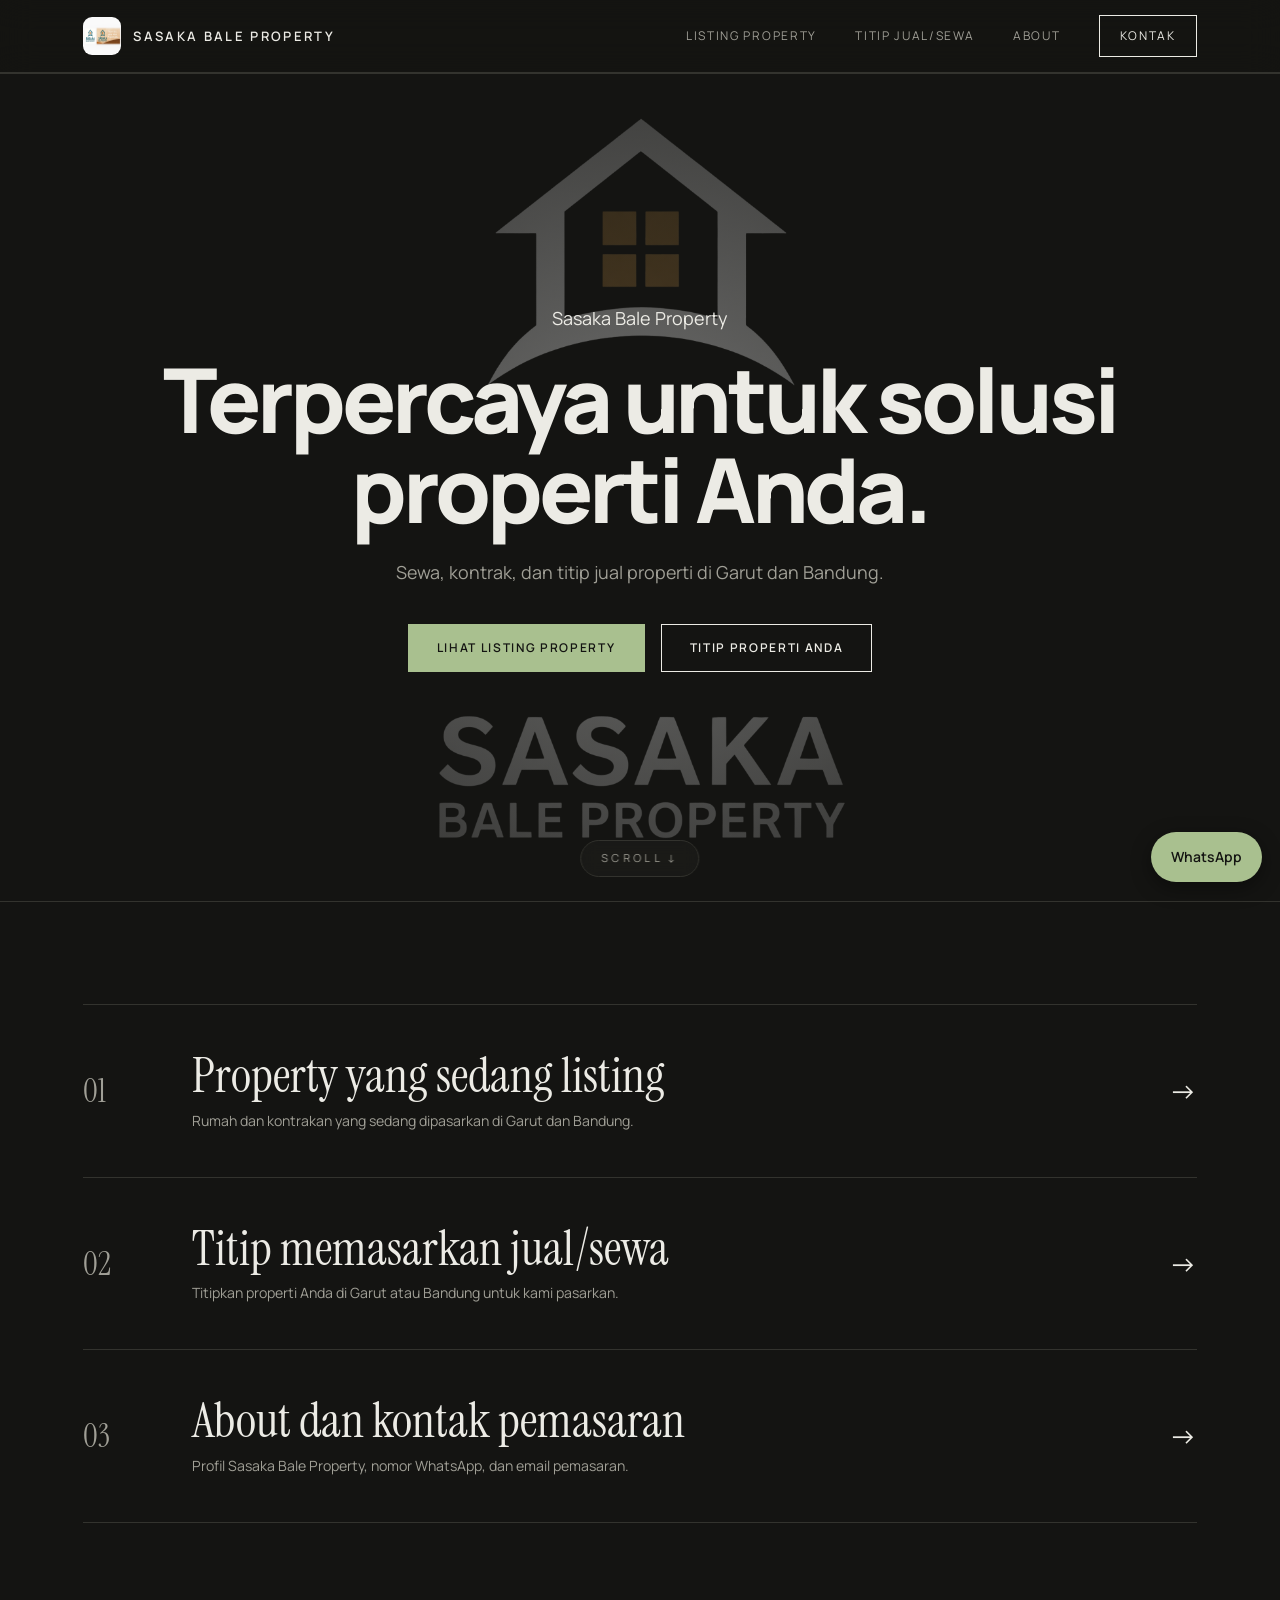
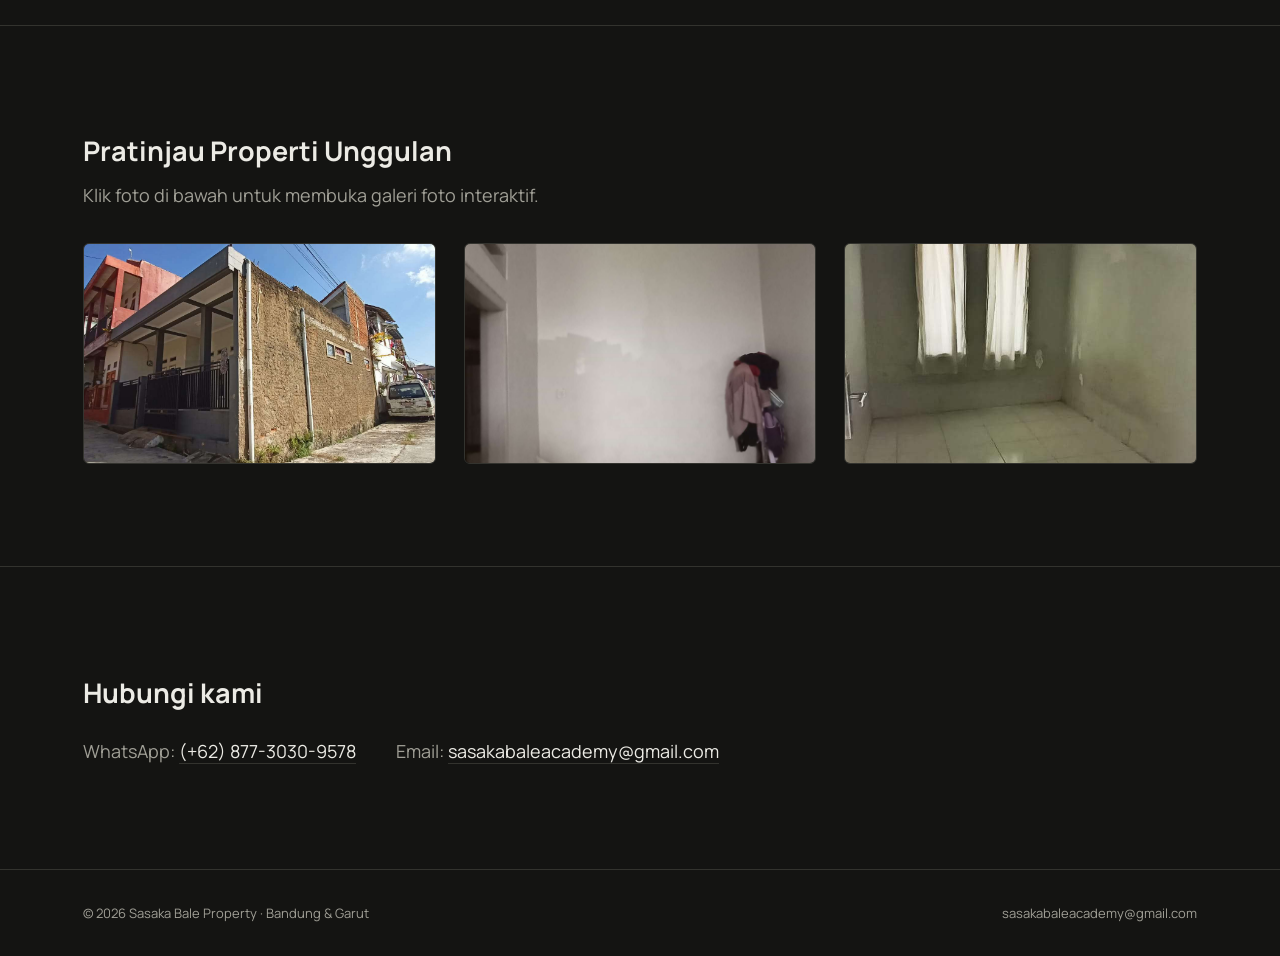
==== commit db5e8abd: "update" ====
--- a/index.html
+++ b/index.html
@@ -519,7 +519,7 @@
   <div class="wrap">
     <nav aria-label="Navigasi utama">
       <a class="logo transition-link" href="index.html">
-        <img src="Logo%20Sasaka%20Bale%20Property.jpg" alt="Logo Sasaka Bale Property" width="38" height="38">
+        <img src="media/logo sbp/Banner Logo Sasaka Bale Property.png" alt="Logo Sasaka Bale Property" width="38" height="38">
         <span>Sasaka Bale Property</span>
       </a>
       <button class="burger" id="burger" aria-label="Buka menu" aria-expanded="false">☰</button>
@@ -585,15 +585,15 @@
       <p style="color: var(--muted); margin-top: 6px;">Klik foto di bawah untuk membuka galeri foto interaktif.</p>
       <div class="gal-preview">
         <div class="gal-preview-item" data-lightbox-src="Tampak%20Depan%20Kanan%20HOOK.jpg" data-caption="Kontrakan Pak Aldy Pemda Garut - Tampak Depan">
-          <img src="Tampak%20Depan%20Kanan%20HOOK.jpg" alt="Tampak Depan Rumah" loading="lazy">
+          <img src="media/Kontrakan Pak Aldy Pemda/Tampak Depan Kanan HOOK.jpg" alt="Tampak Depan Rumah" loading="lazy">
           <div class="cap">Tampak Depan Hook (Garut)</div>
         </div>
         <div class="gal-preview-item" data-lightbox-src="Ruang%20Keluarga%20%2Bbisa%20jadi%20kamar%20tambahan.jpg" data-caption="Ruang Keluarga Nyaman">
-          <img src="Ruang%20Keluarga%20%2Bbisa%20jadi%20kamar%20tambahan.jpg" alt="Ruang Keluarga" loading="lazy">
+          <img src="media/Kontrakan Pak Aldy Pemda/Ruang Keluarga +bisa jadi kamar tambahan.jpg" alt="Ruang Keluarga" loading="lazy">
           <div class="cap">Ruang Keluarga</div>
         </div>
         <div class="gal-preview-item" data-lightbox-src="Kamar%20Tidur.jpg" data-caption="Kamar Tidur Utama">
-          <img src="Kamar%20Tidur.jpg" alt="Kamar Tidur Utama" loading="lazy">
+          <img src="media/Kontrakan Pak Aldy Pemda/Kamar Tidur.jpg" alt="Kamar Tidur Utama" loading="lazy">
           <div class="cap">Kamar Tidur Utama</div>
         </div>
       </div>
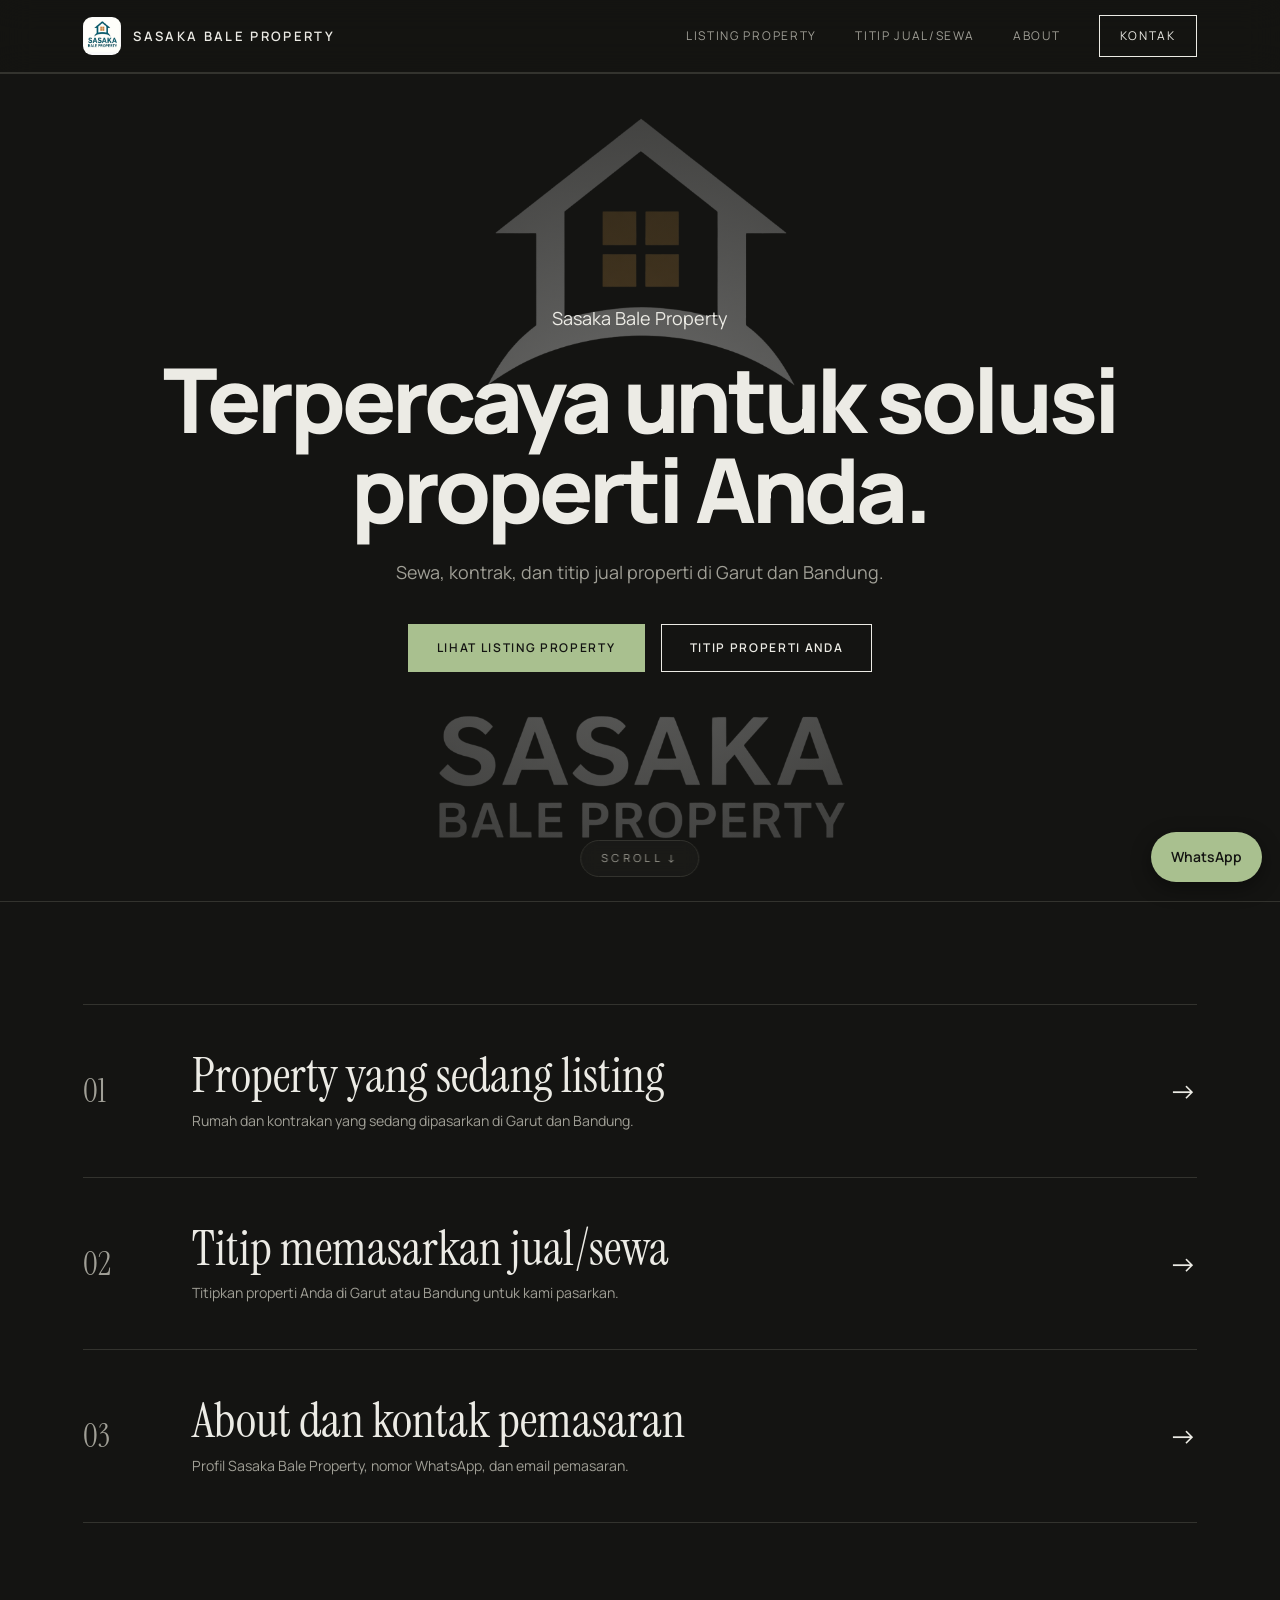
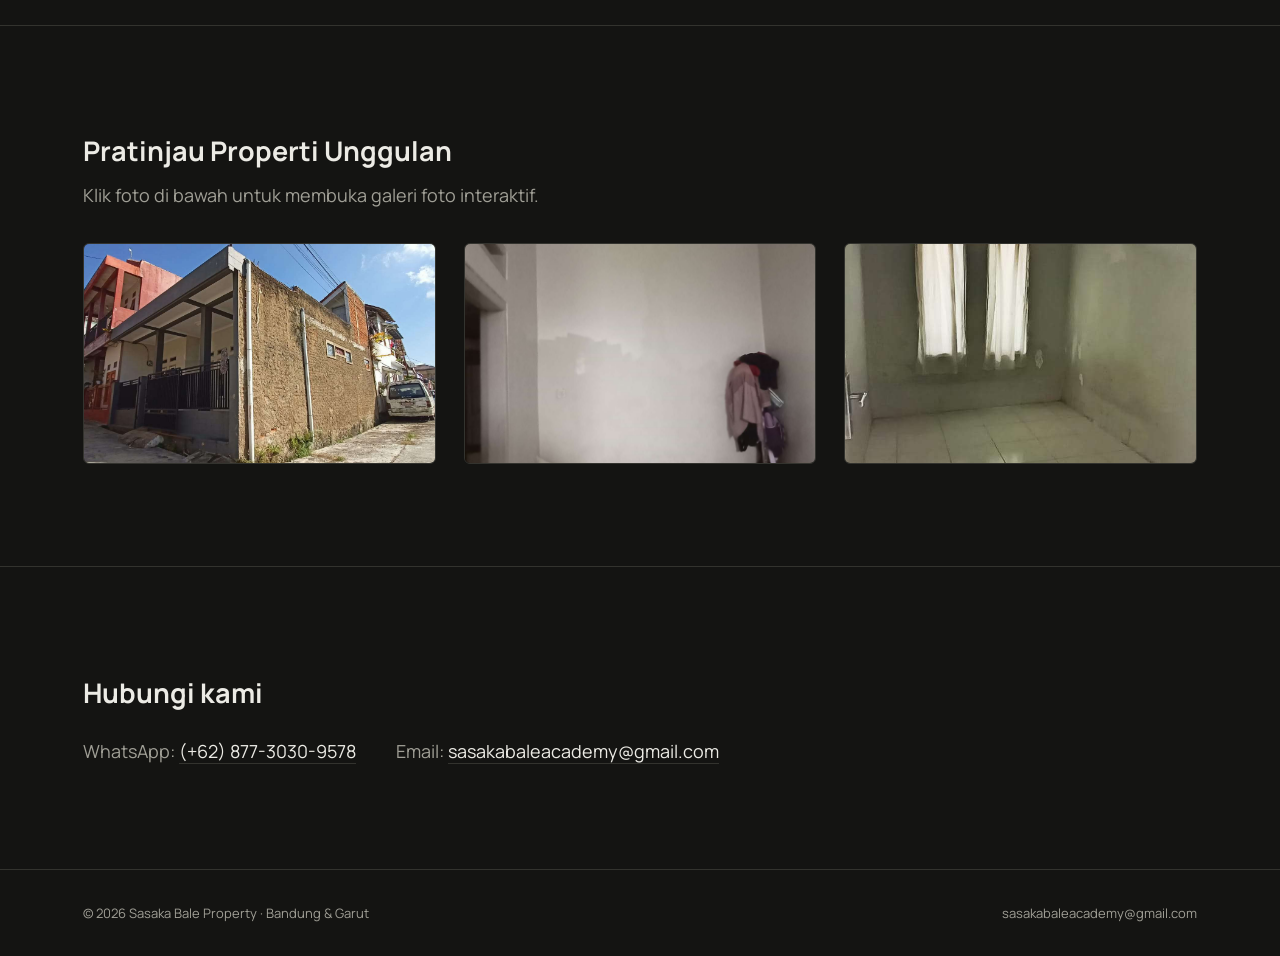
==== commit efdc0947: "update" ====
--- a/index.html
+++ b/index.html
@@ -9,7 +9,7 @@
 <meta property="og:description" content="Sewa, kontrak, dan titip jual properti di Garut dan Bandung. Terpercaya untuk solusi properti Anda.">
 <meta property="og:image" content="Tampak%20Depan%20Kanan%20HOOK.jpg">
 <meta property="og:type" content="website">
-<link rel="icon" href="Logo%20Sasaka%20Bale%20Property.jpg">
+<link rel="icon" href="/SASAKA-BALE-PROPERTY-/media/logo sbp/Logo Sasaka Bale Property.jpg">
 
 <link rel="preconnect" href="https://fonts.googleapis.com">
 <link rel="preconnect" href="https://fonts.gstatic.com" crossorigin>
@@ -519,7 +519,7 @@
   <div class="wrap">
     <nav aria-label="Navigasi utama">
       <a class="logo transition-link" href="index.html">
-        <img src="media/logo sbp/Banner Logo Sasaka Bale Property.png" alt="Logo Sasaka Bale Property" width="38" height="38">
+        <img src="media/logo sbp/Logo Sasaka Bale Property.jpg" alt="Logo Sasaka Bale Property" width="38" height="38">
         <span>Sasaka Bale Property</span>
       </a>
       <button class="burger" id="burger" aria-label="Buka menu" aria-expanded="false">☰</button>
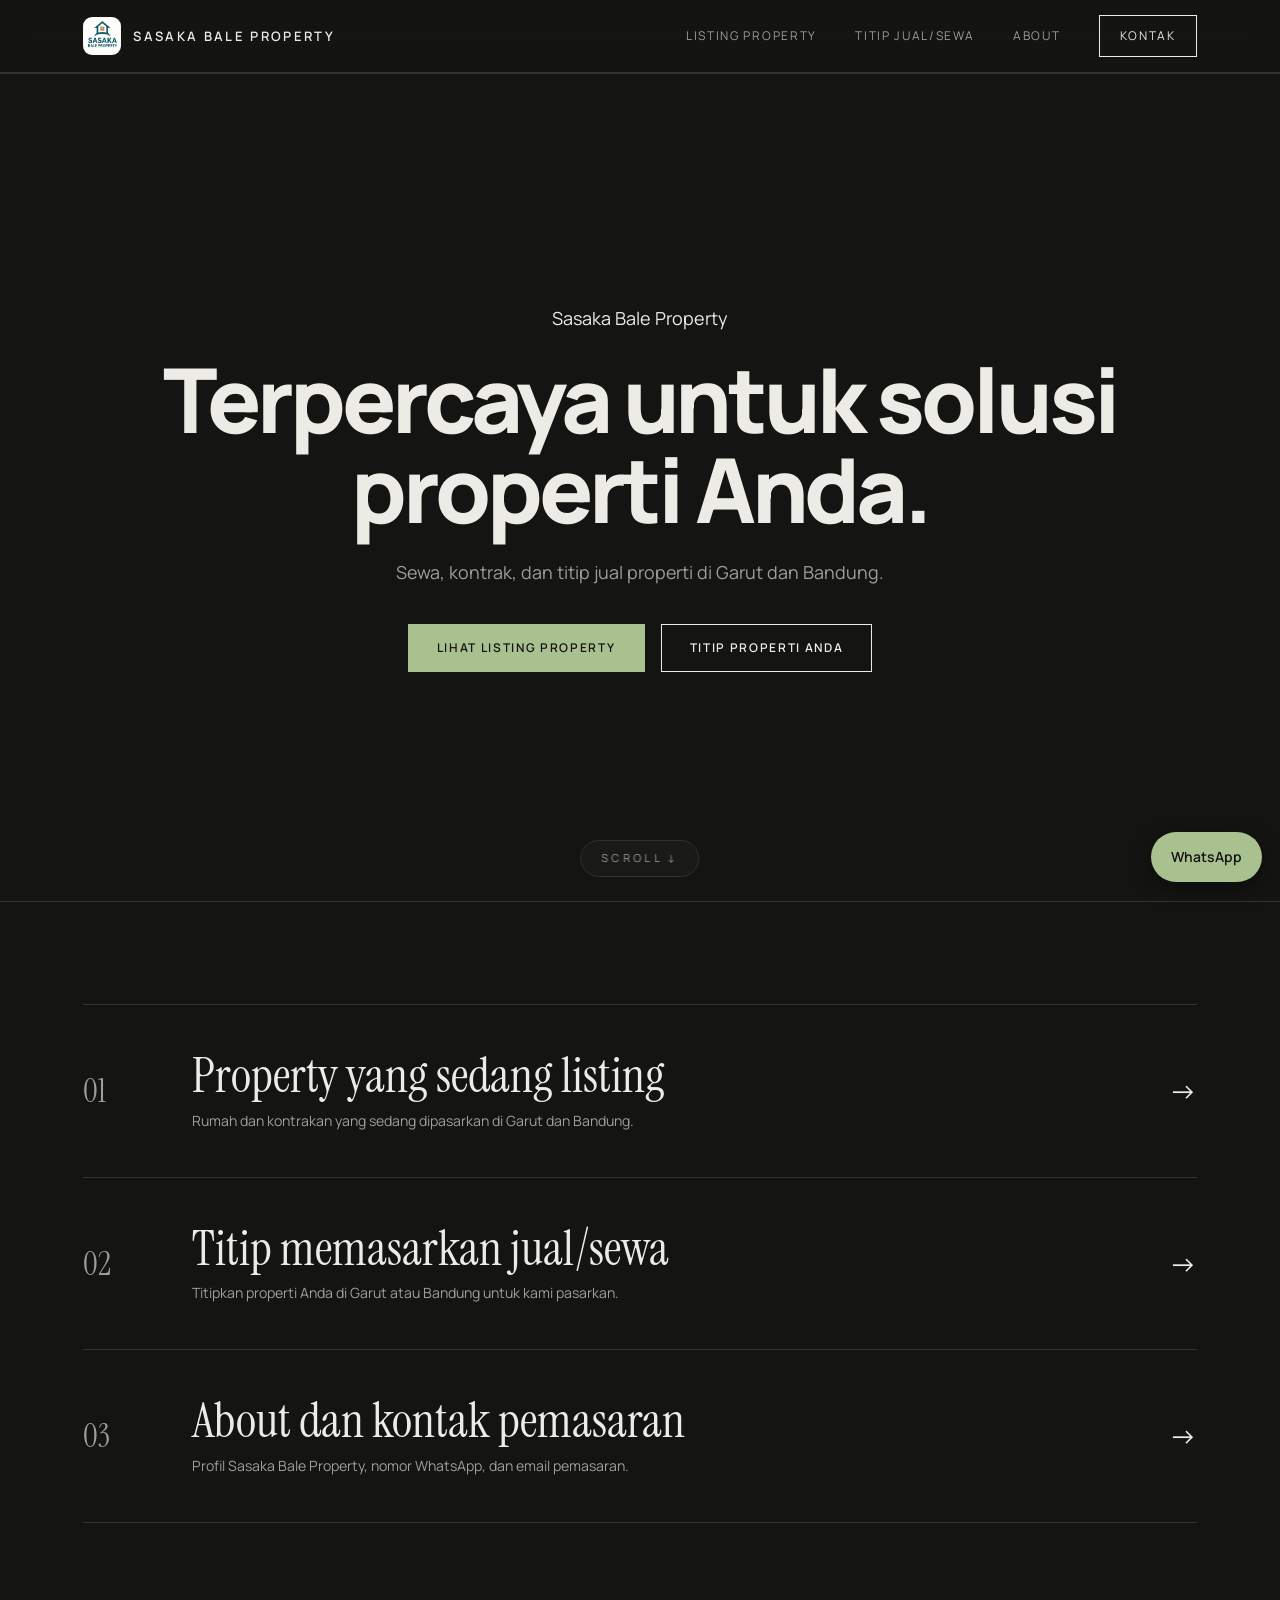
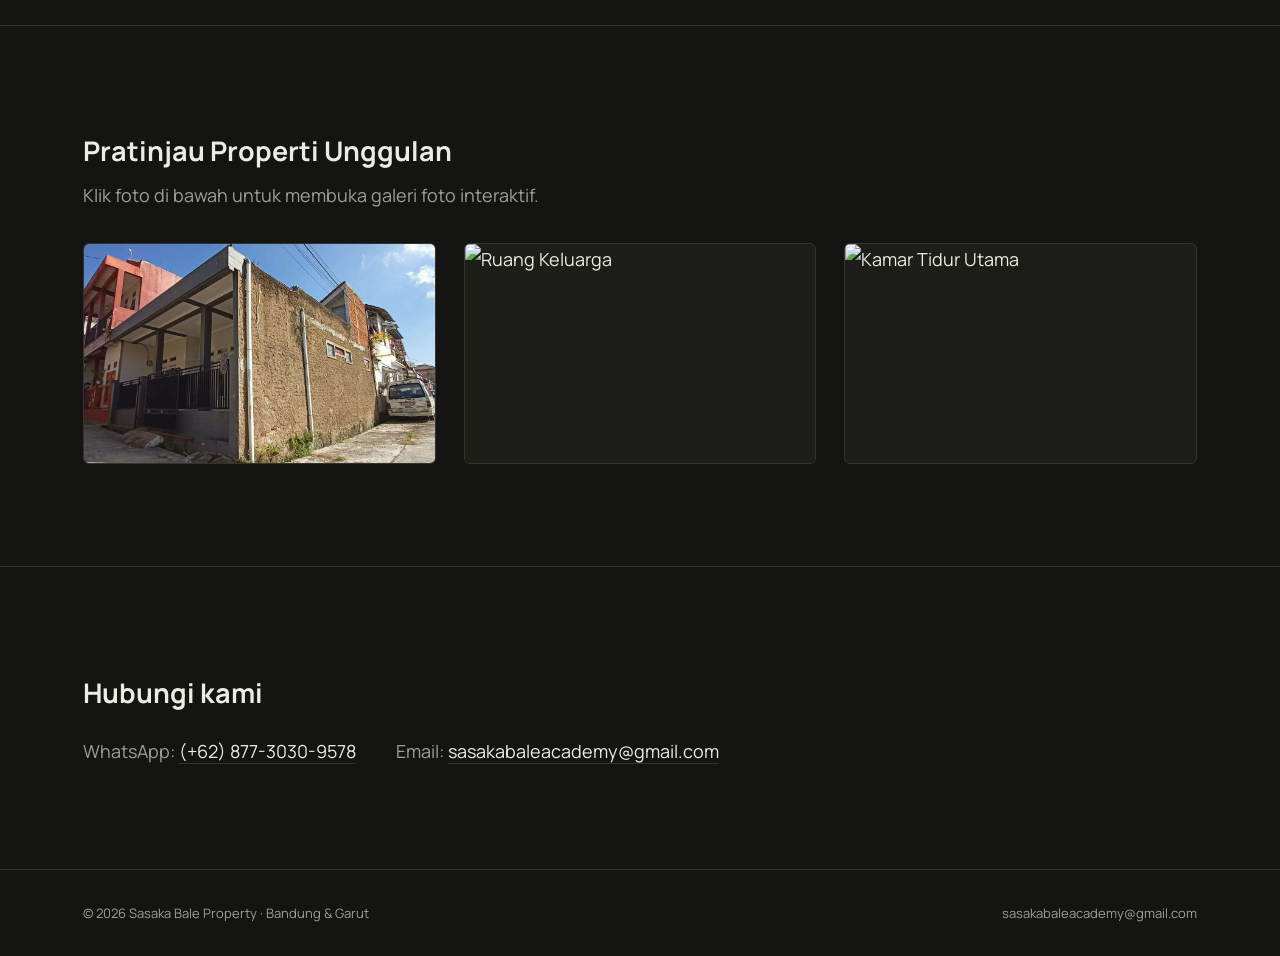
==== commit 47911a42: "update" ====
--- a/index.html
+++ b/index.html
@@ -7,9 +7,9 @@
 <meta name="description" content="Sewa, kontrak, dan titip jual properti di Garut dan Bandung. Terpercaya untuk solusi properti Anda.">
 <meta property="og:title" content="Sasaka Bale Property | Properti di Garut dan Bandung">
 <meta property="og:description" content="Sewa, kontrak, dan titip jual properti di Garut dan Bandung. Terpercaya untuk solusi properti Anda.">
-<meta property="og:image" content="Tampak%20Depan%20Kanan%20HOOK.jpg">
+<meta property="og:image" content="/SASAKA-BALE-PROPERTY-/media/Kontrakan Pak Aldy Pemda/Tampak Depan Kanan HOOK.jpg">
 <meta property="og:type" content="website">
-<link rel="icon" href="/SASAKA-BALE-PROPERTY-/media/logo sbp/Logo Sasaka Bale Property.jpg">
+<link rel="icon" href="/SASAKA-BALE-PROPERTY-/media/logo sbp/LOGO HITAM BACKGROUND FIRST PAGE.png">
 
 <link rel="preconnect" href="https://fonts.googleapis.com">
 <link rel="preconnect" href="https://fonts.gstatic.com" crossorigin>
@@ -196,7 +196,7 @@
   -webkit-user-select: none;
   background-image: 
     radial-gradient(circle at center, rgba(20, 20, 18, 0.6) 0%, rgba(20, 20, 18, 0.95) 85%),
-    url("LOGO%20HITAM%20BACKGROUND%20FIRST%20PAGE.png");
+    url("/SASAKA-BALE-PROPERTY-/media/logo sbp/LOGO HITAM BACKGROUND FIRST PAGE.png");
   background-repeat: no-repeat;
   background-position: center center;
   background-size: cover, contain;
@@ -589,11 +589,11 @@
           <div class="cap">Tampak Depan Hook (Garut)</div>
         </div>
         <div class="gal-preview-item" data-lightbox-src="Ruang%20Keluarga%20%2Bbisa%20jadi%20kamar%20tambahan.jpg" data-caption="Ruang Keluarga Nyaman">
-          <img src="media/Kontrakan Pak Aldy Pemda/Ruang Keluarga +bisa jadi kamar tambahan.jpg" alt="Ruang Keluarga" loading="lazy">
+          <img src="/SASAKA-BALE-PROPERTY-/media/Kontrakan Pak Aldy Pemda/Ruang Keluarga +bisa jadi kamar tambahan.jpg" alt="Ruang Keluarga" loading="lazy">
           <div class="cap">Ruang Keluarga</div>
         </div>
         <div class="gal-preview-item" data-lightbox-src="Kamar%20Tidur.jpg" data-caption="Kamar Tidur Utama">
-          <img src="media/Kontrakan Pak Aldy Pemda/Kamar Tidur.jpg" alt="Kamar Tidur Utama" loading="lazy">
+          <img src="/SASAKA-BALE-PROPERTY-/media/Kontrakan Pak Aldy Pemda/Kamar Tidur.jpg" alt="Kamar Tidur Utama" loading="lazy">
           <div class="cap">Kamar Tidur Utama</div>
         </div>
       </div>
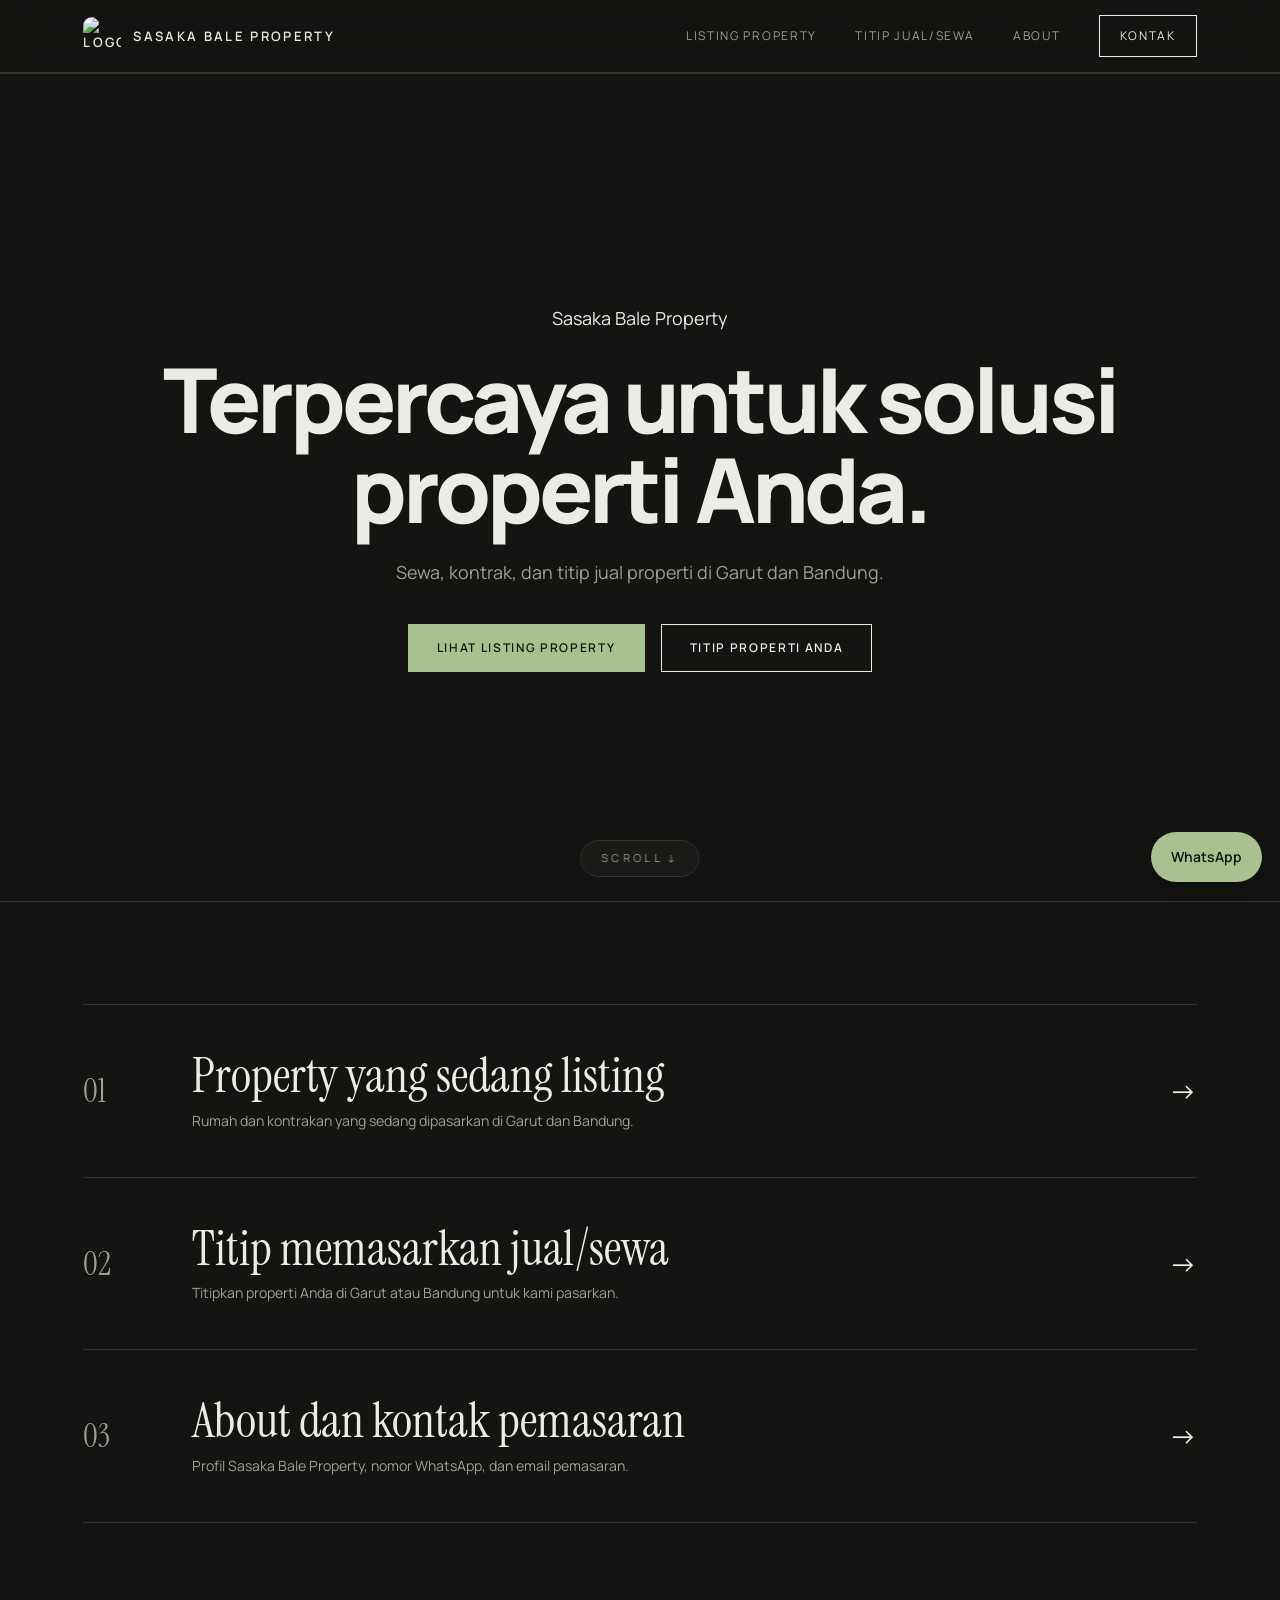
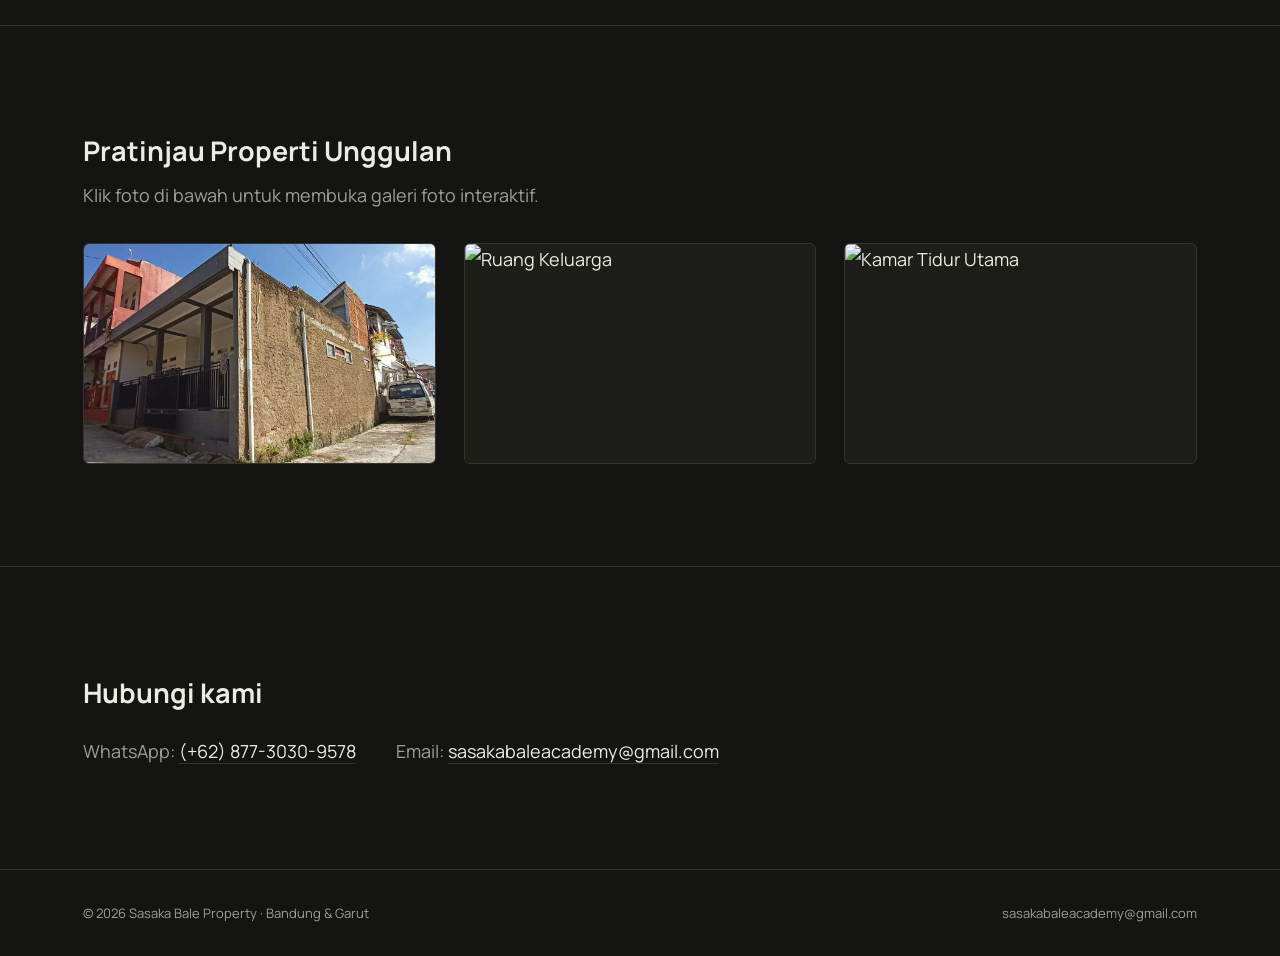
==== commit 8d8c3734: "update" ====
--- a/index.html
+++ b/index.html
@@ -519,7 +519,7 @@
   <div class="wrap">
     <nav aria-label="Navigasi utama">
       <a class="logo transition-link" href="index.html">
-        <img src="media/logo sbp/Logo Sasaka Bale Property.jpg" alt="Logo Sasaka Bale Property" width="38" height="38">
+        <img src="/SASAKA-BALE-PROPERTY-/media/logo sbp/Logo Sasaka Bale Property.jpg" alt="Logo Sasaka Bale Property" width="38" height="38">
         <span>Sasaka Bale Property</span>
       </a>
       <button class="burger" id="burger" aria-label="Buka menu" aria-expanded="false">☰</button>
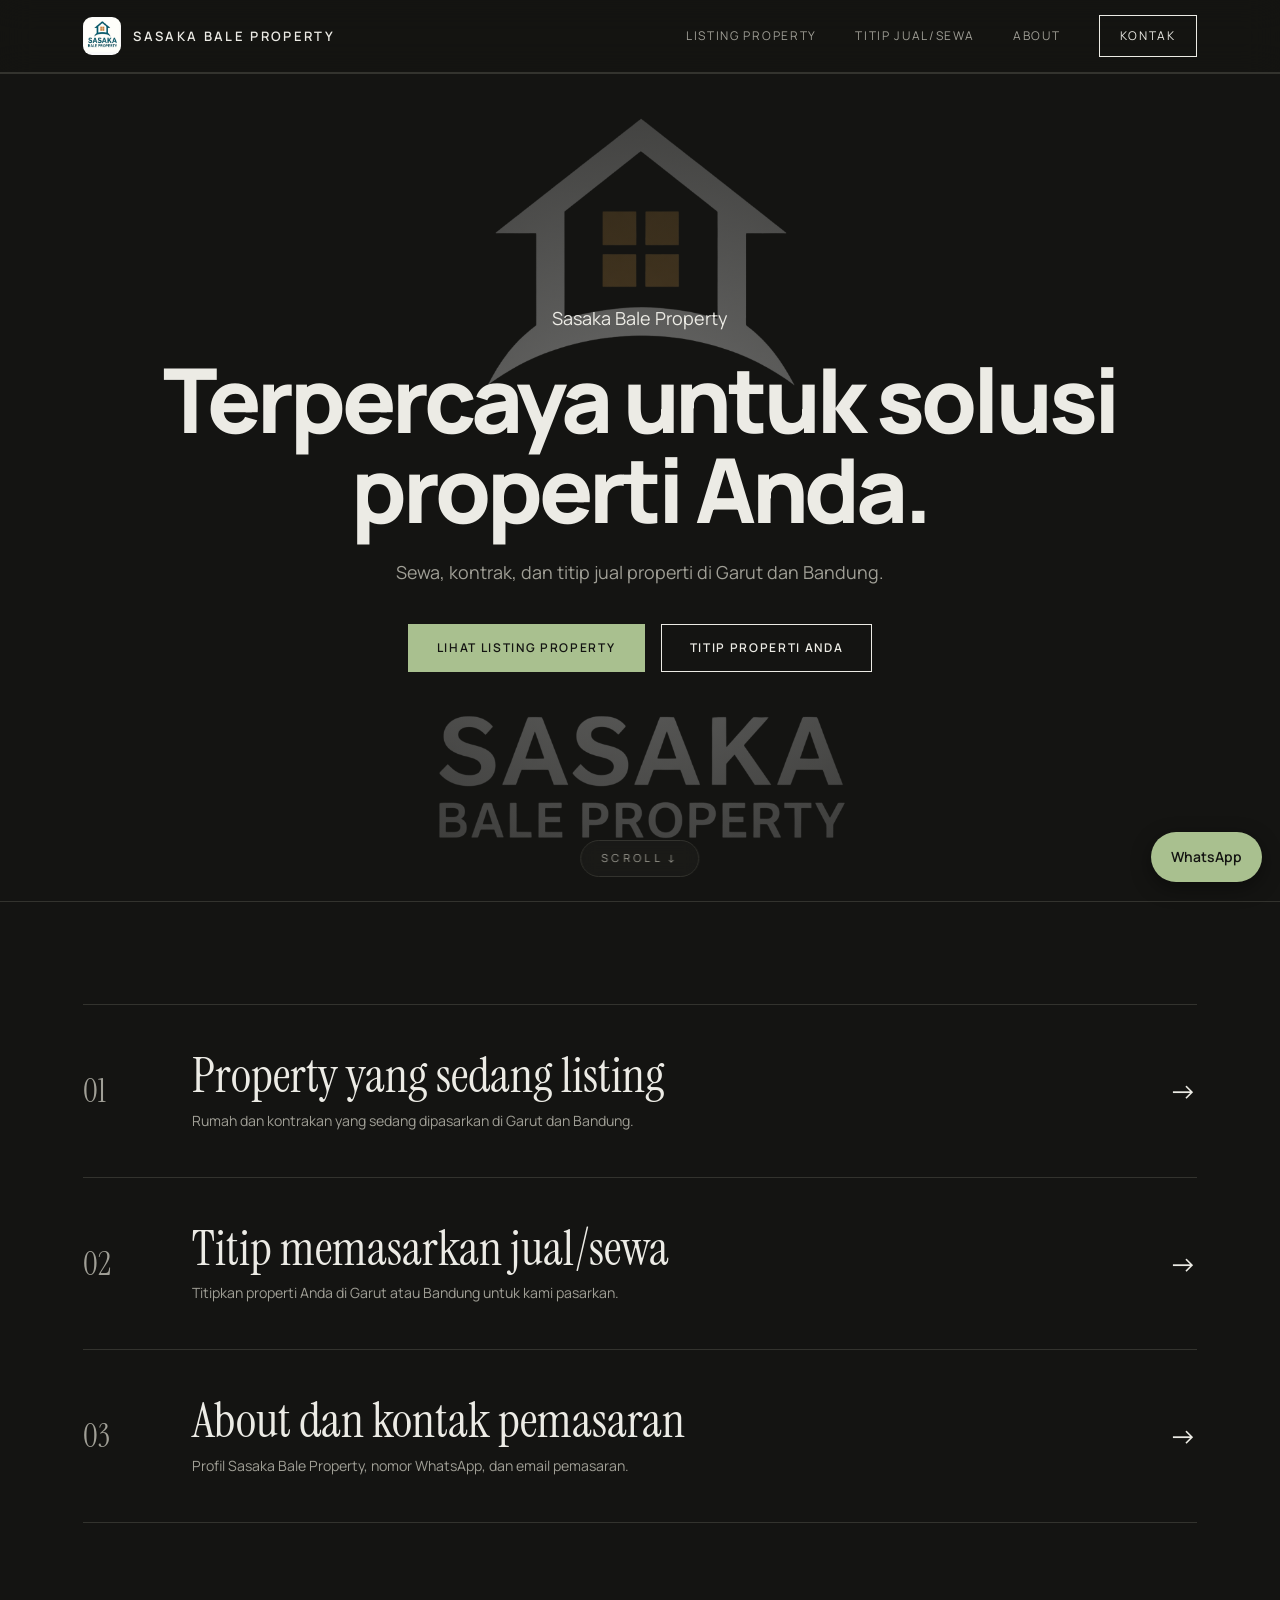
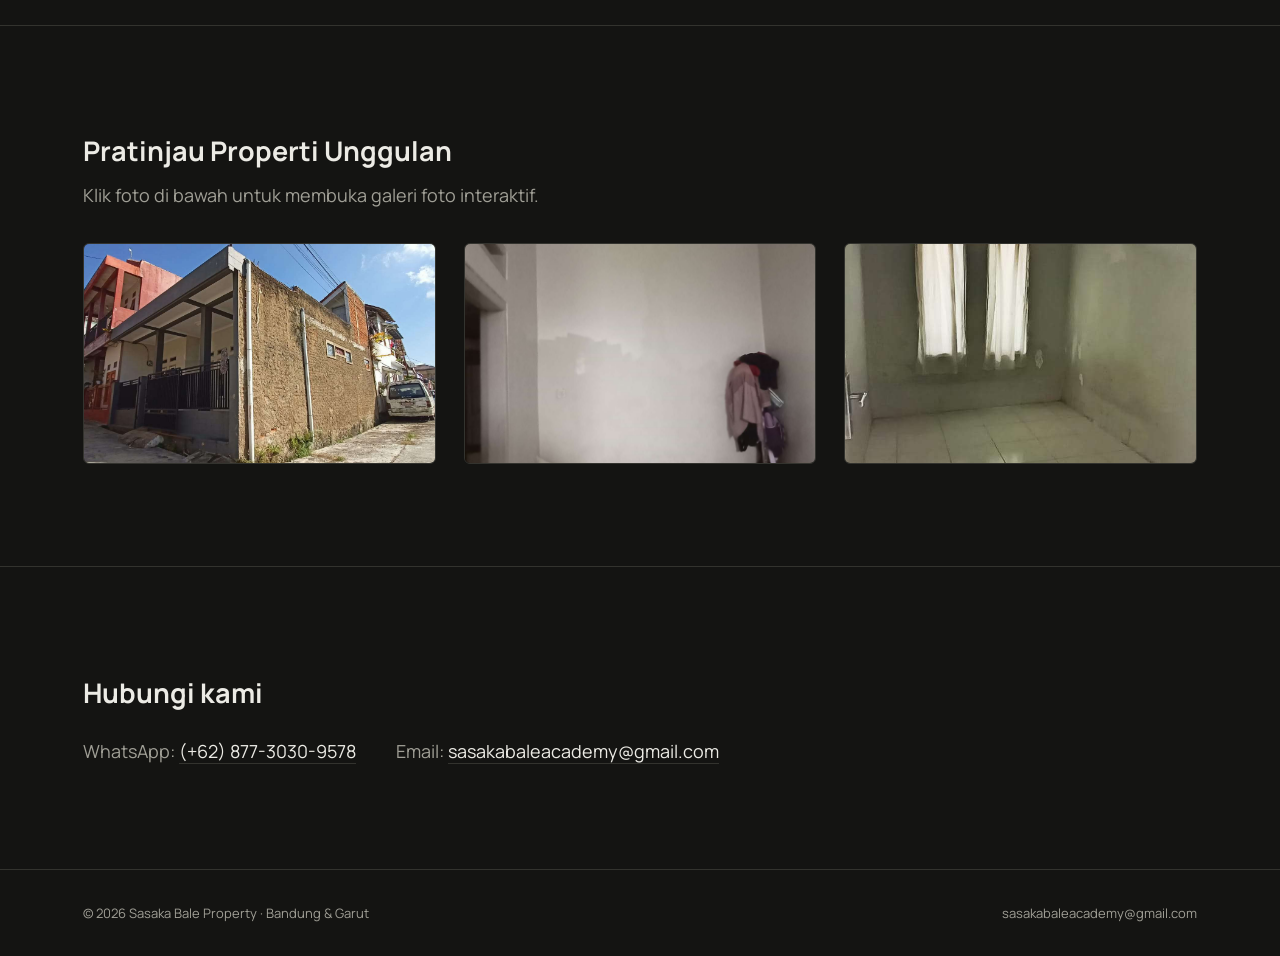
==== commit fadade35: "update baru" ====
--- a/index.html
+++ b/index.html
@@ -7,9 +7,9 @@
 <meta name="description" content="Sewa, kontrak, dan titip jual properti di Garut dan Bandung. Terpercaya untuk solusi properti Anda.">
 <meta property="og:title" content="Sasaka Bale Property | Properti di Garut dan Bandung">
 <meta property="og:description" content="Sewa, kontrak, dan titip jual properti di Garut dan Bandung. Terpercaya untuk solusi properti Anda.">
-<meta property="og:image" content="/SASAKA-BALE-PROPERTY-/media/Kontrakan Pak Aldy Pemda/Tampak Depan Kanan HOOK.jpg">
+<meta property="og:image" content="media/Kontrakan%20Pak%20Aldy%20Pemda/Tampak%20Depan%20Kanan%20HOOK.jpg">
 <meta property="og:type" content="website">
-<link rel="icon" href="/SASAKA-BALE-PROPERTY-/media/logo sbp/LOGO HITAM BACKGROUND FIRST PAGE.png">
+<link rel="icon" href="media/logo%20sbp/LOGO%20HITAM%20BACKGROUND%20FIRST%20PAGE.png">
 
 <link rel="preconnect" href="https://fonts.googleapis.com">
 <link rel="preconnect" href="https://fonts.gstatic.com" crossorigin>
@@ -196,7 +196,7 @@
   -webkit-user-select: none;
   background-image: 
     radial-gradient(circle at center, rgba(20, 20, 18, 0.6) 0%, rgba(20, 20, 18, 0.95) 85%),
-    url("/SASAKA-BALE-PROPERTY-/media/logo sbp/LOGO HITAM BACKGROUND FIRST PAGE.png");
+    url("media/logo%20sbp/LOGO%20HITAM%20BACKGROUND%20FIRST%20PAGE.png");
   background-repeat: no-repeat;
   background-position: center center;
   background-size: cover, contain;
@@ -519,7 +519,7 @@
   <div class="wrap">
     <nav aria-label="Navigasi utama">
       <a class="logo transition-link" href="index.html">
-        <img src="/SASAKA-BALE-PROPERTY-/media/logo sbp/Logo Sasaka Bale Property.jpg" alt="Logo Sasaka Bale Property" width="38" height="38">
+        <img src="media/logo%20sbp/Logo%20Sasaka%20Bale%20Property.jpg" alt="Logo Sasaka Bale Property" width="38" height="38">
         <span>Sasaka Bale Property</span>
       </a>
       <button class="burger" id="burger" aria-label="Buka menu" aria-expanded="false">☰</button>
@@ -584,16 +584,16 @@
       <h2>Pratinjau Properti Unggulan</h2>
       <p style="color: var(--muted); margin-top: 6px;">Klik foto di bawah untuk membuka galeri foto interaktif.</p>
       <div class="gal-preview">
-        <div class="gal-preview-item" data-lightbox-src="Tampak%20Depan%20Kanan%20HOOK.jpg" data-caption="Kontrakan Pak Aldy Pemda Garut - Tampak Depan">
-          <img src="media/Kontrakan Pak Aldy Pemda/Tampak Depan Kanan HOOK.jpg" alt="Tampak Depan Rumah" loading="lazy">
+        <div class="gal-preview-item" data-lightbox-src="media/Kontrakan%20Pak%20Aldy%20Pemda/Tampak%20Depan%20Kanan%20HOOK.jpg" data-caption="Kontrakan Pak Aldy Pemda Garut - Tampak Depan">
+          <img src="media/Kontrakan%20Pak%20Aldy%20Pemda/Tampak%20Depan%20Kanan%20HOOK.jpg" alt="Tampak Depan Rumah" loading="lazy">
           <div class="cap">Tampak Depan Hook (Garut)</div>
         </div>
-        <div class="gal-preview-item" data-lightbox-src="Ruang%20Keluarga%20%2Bbisa%20jadi%20kamar%20tambahan.jpg" data-caption="Ruang Keluarga Nyaman">
-          <img src="/SASAKA-BALE-PROPERTY-/media/Kontrakan Pak Aldy Pemda/Ruang Keluarga +bisa jadi kamar tambahan.jpg" alt="Ruang Keluarga" loading="lazy">
+        <div class="gal-preview-item" data-lightbox-src="media/Kontrakan%20Pak%20Aldy%20Pemda/Ruang%20Keluarga%20%2Bbisa%20jadi%20kamar%20tambahan.jpg" data-caption="Ruang Keluarga Nyaman">
+          <img src="media/Kontrakan%20Pak%20Aldy%20Pemda/Ruang%20Keluarga%20%2Bbisa%20jadi%20kamar%20tambahan.jpg" alt="Ruang Keluarga" loading="lazy">
           <div class="cap">Ruang Keluarga</div>
         </div>
-        <div class="gal-preview-item" data-lightbox-src="Kamar%20Tidur.jpg" data-caption="Kamar Tidur Utama">
-          <img src="/SASAKA-BALE-PROPERTY-/media/Kontrakan Pak Aldy Pemda/Kamar Tidur.jpg" alt="Kamar Tidur Utama" loading="lazy">
+        <div class="gal-preview-item" data-lightbox-src="media/Kontrakan%20Pak%20Aldy%20Pemda/Kamar%20Tidur.jpg" data-caption="Kamar Tidur Utama">
+          <img src="media/Kontrakan%20Pak%20Aldy%20Pemda/Kamar%20Tidur.jpg" alt="Kamar Tidur Utama" loading="lazy">
           <div class="cap">Kamar Tidur Utama</div>
         </div>
       </div>
